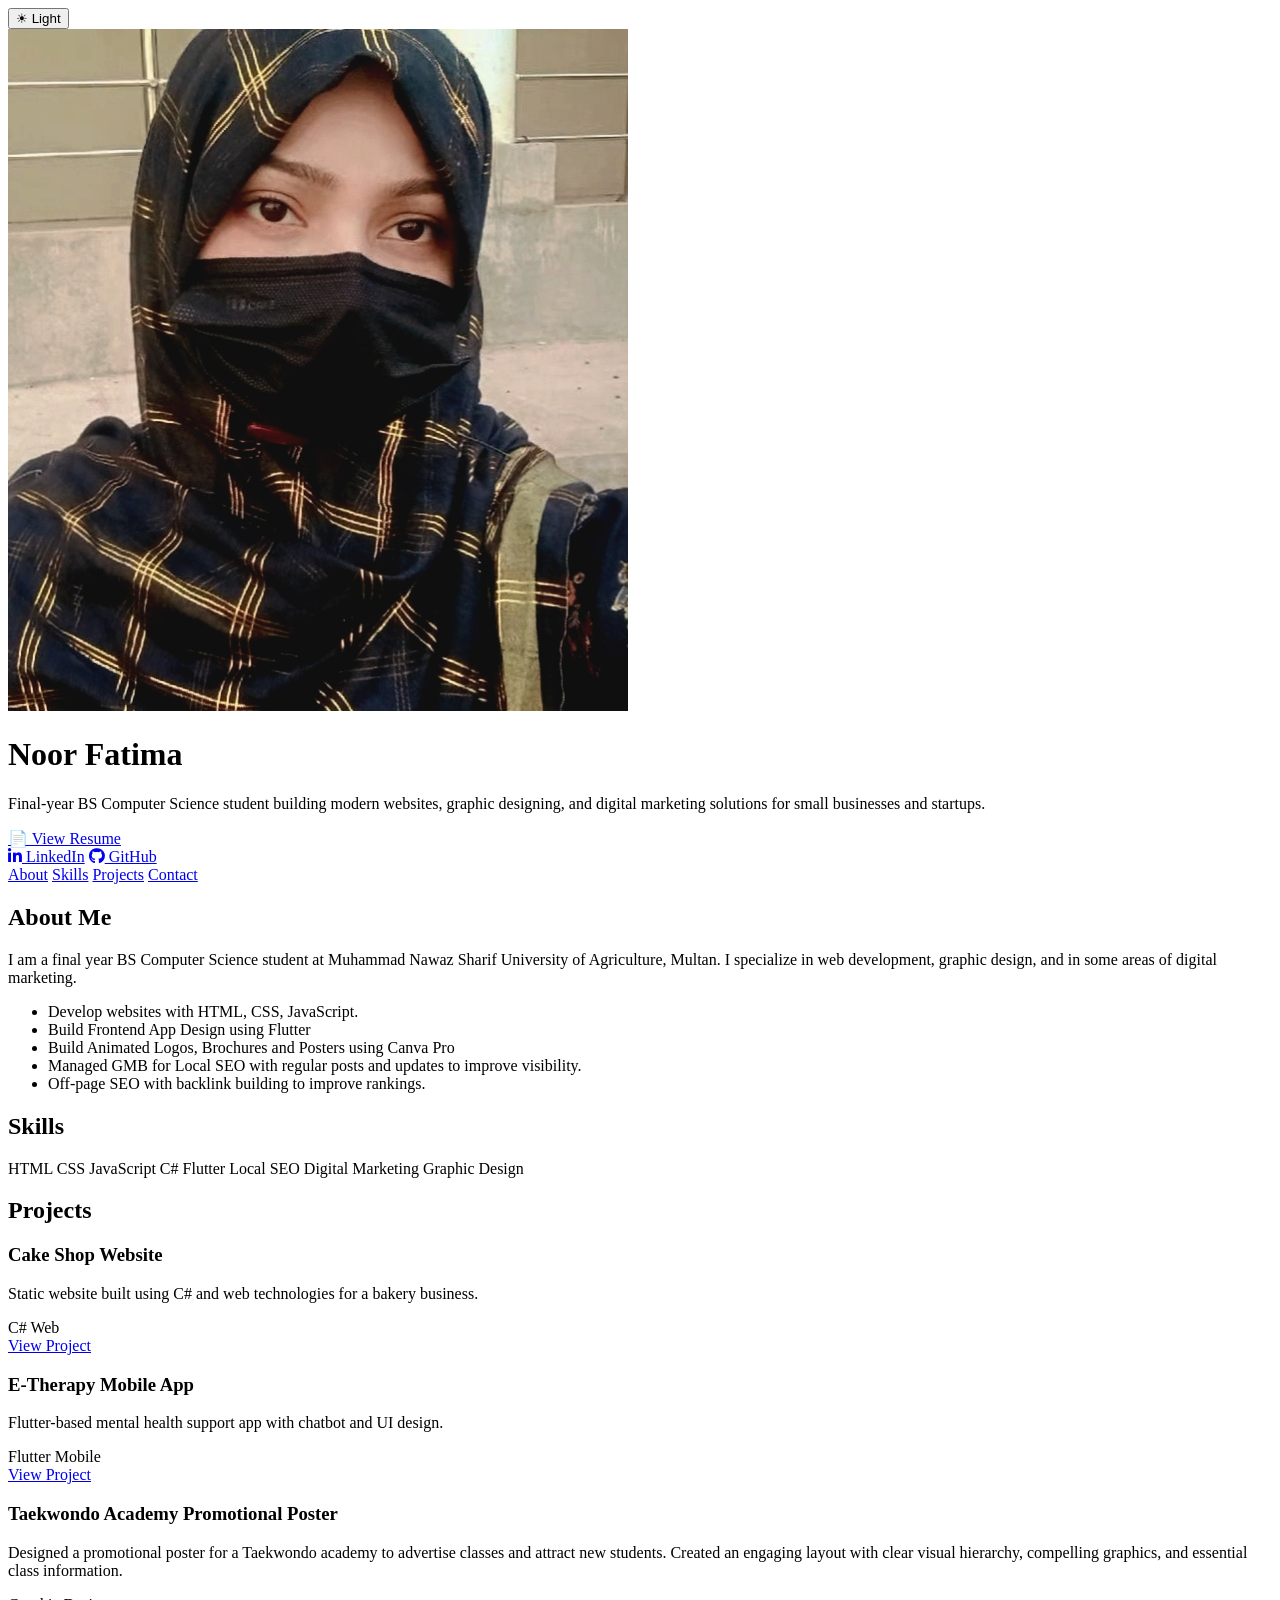
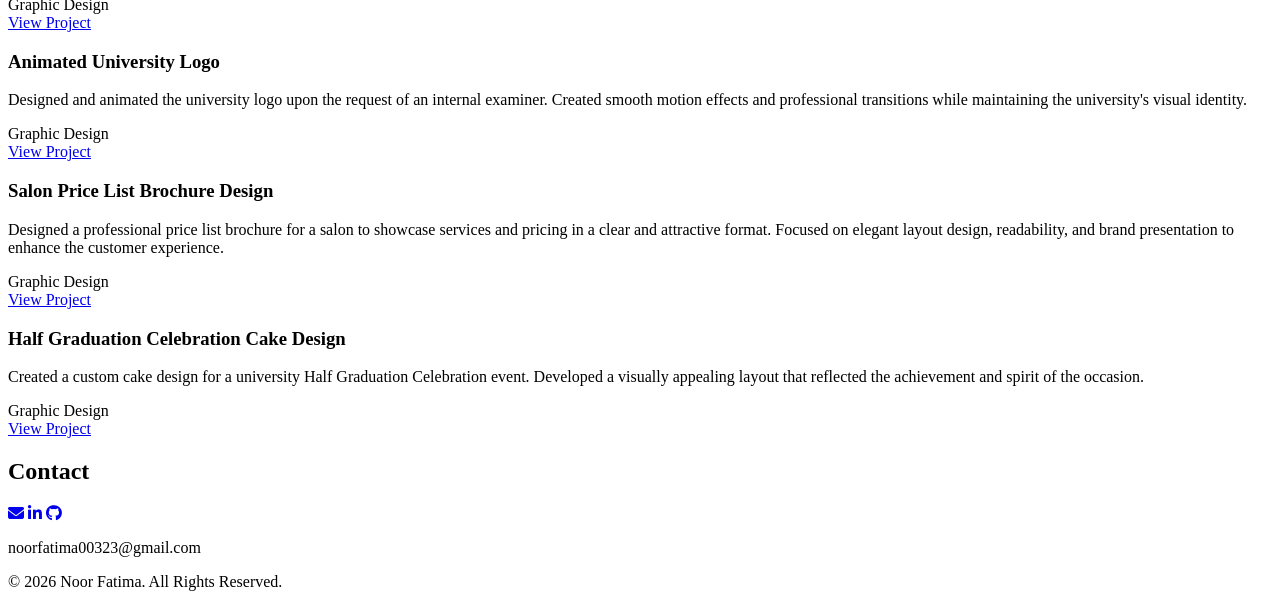
==== index.html @ 5074727e "Remove extensive inline CSS styles from index.html to streamline the code and improve maintainabilit" ====
<!DOCTYPE html>
<html lang="en">
<head>
  <meta charset="UTF-8" />
  <meta name="viewport" content="width=device-width, initial-scale=1.0" />
  <title>Noor Fatima - Portfolio</title>
  <link rel="stylesheet" href="https://cdnjs.cloudflare.com/ajax/libs/font-awesome/6.4.0/css/all.min.css" />
  <link rel="stylesheet" href="styles.css" />
</head>
<body class="dark">

  <header>
    <div class="header-decorative"></div>
    <div class="header-decorative"></div>
    <button class="toggle-btn" onclick="toggleDark()">☀ Light</button>
    
    <div class="header-content">
      <div class="avatar"><img src="profile.jpg" alt="Profile Picture"></div>
      <h1>Noor Fatima</h1>
      <p>Final-year BS Computer Science student building modern websites, graphic designing, and digital marketing solutions for small businesses and startups.</p>

      <a href="resume.pdf" class="resume-btn" download>📄 View Resume</a>

      <div class="header-links">
        <a href="https://www.linkedin.com/in/noor-fatima-590671237/?skipRedirect=true" target="_blank" rel="noreferrer"><i class="fab fa-linkedin-in"></i> LinkedIn</a>
        <a href="https://github.com/noorfatima00323" target="_blank" rel="noreferrer"><i class="fab fa-github"></i> GitHub</a>
      </div>
    </div>
  </header>

  <nav>
    <a href="#about">About</a>
    <a href="#skills">Skills</a>
    <a href="#projects">Projects</a>
    <a href="#contact">Contact</a>
  </nav>

  <section id="about">
    <h2>About Me</h2>
    <div class="card">
      <p>I am a final year BS Computer Science student at Muhammad Nawaz Sharif University of Agriculture, Multan. I specialize in web development, graphic design, and in some areas of digital marketing.</p>
      <ul>
        <li>Develop websites with HTML, CSS, JavaScript.</li>
        <li>Build Frontend App Design using Flutter</li>
        <li>Build Animated Logos, Brochures and Posters using Canva Pro</li>
        <li>Managed GMB for Local SEO with regular posts and updates to improve visibility.</li>
        <li>Off-page SEO with backlink building to improve rankings.</li>
      </ul>
    </div>
  </section>

  <section id="skills">
    <h2>Skills</h2>
    <div class="card skills">
      <span>HTML</span>
      <span>CSS</span>
      <span>JavaScript</span>
      <span>C#</span>
      <span>Flutter</span>
      <span>Local SEO</span>
      <span>Digital Marketing</span>
      <span>Graphic Design</span>
    </div>
  </section>

  <section id="projects">
    <h2>Projects</h2>
    <div class="projects-wrapper">
      <article class="project-card">
        <div class="project-content">
          <h3>Cake Shop Website</h3>
          <p>Static website built using C# and web technologies for a bakery business.</p>
          <div class="project-tags">
            <span class="project-tag">C#</span>
            <span class="project-tag">Web</span>
          </div>
          <a href="https://github.com/noorfatima00323/Cake_shop.git" class="project-link">View Project</a>
        </div>
      </article>

      <article class="project-card">
        <div class="project-content">
          <h3>E-Therapy Mobile App</h3>
          <p>Flutter-based mental health support app with chatbot and UI design.</p>
          <div class="project-tags">
            <span class="project-tag">Flutter</span>
            <span class="project-tag">Mobile</span>
          </div>
          <a href="https://github.com/noorfatima00323/FYP-E-Therapy.git" class="project-link">View Project</a>
        </div>
      </article>

      <article class="project-card">
        <div class="project-content">
          <h3>Taekwondo Academy Promotional Poster</h3>
          <p>Designed a promotional poster for a Taekwondo academy to advertise classes and attract new students. Created an engaging layout with clear visual hierarchy, compelling graphics, and essential class information.</p>
          <div class="project-tags">
            <span class="project-tag">Graphic Design</span>
          </div>
          <a href="https://canva.link/z9qjflt0kzg5aww" class="project-link">View Project</a>
        </div>
      </article>

      <article class="project-card">
        <div class="project-content">
          <h3>Animated University Logo</h3>
          <p>Designed and animated the university logo upon the request of an internal examiner. Created smooth motion effects and professional transitions while maintaining the university's visual identity.</p>
          <div class="project-tags">
            <span class="project-tag">Graphic Design</span>
          </div>
          <a href="https://canva.link/s057rk6h5z6fkmr" class="project-link">View Project</a>
        </div>
      </article>

      <article class="project-card">
        <div class="project-content">
          <h3>Salon Price List Brochure Design</h3>
          <p>Designed a professional price list brochure for a salon to showcase services and pricing in a clear and attractive format. Focused on elegant layout design, readability, and brand presentation to enhance the customer experience.</p>
          <div class="project-tags">
            <span class="project-tag">Graphic Design</span>
          </div>
          <a href="https://canva.link/v1flz5kcfuo8vnu" class="project-link">View Project</a>
        </div>
      </article>

      <article class="project-card">
        <div class="project-content">
          <h3>Half Graduation Celebration Cake Design</h3>
          <p>Created a custom cake design for a university Half Graduation Celebration event. Developed a visually appealing layout that reflected the achievement and spirit of the occasion.</p>
          <div class="project-tags">
            <span class="project-tag">Graphic Design</span>
          </div>
          <a href="https://canva.link/68m1243arpydyfo" class="project-link">View Project</a>
        </div>
      </article>
    </div>
  </section>

  <section id="contact">
    <h2>Contact</h2>
    <div class="card">
      <div class="social-links">
        <a href="mailto:noorfatima00323@gmail.com" title="Email"><i class="fas fa-envelope"></i></a>
        <a href="https://www.linkedin.com/in/noor-fatima-590671237/?skipRedirect=true" target="_blank" rel="noreferrer" title="LinkedIn"><i class="fab fa-linkedin-in"></i></a>
        <a href="https://github.com/noorfatima00323" target="_blank" rel="noreferrer" title="GitHub"><i class="fab fa-github"></i></a>
      </div>
      <p class="contact-email">noorfatima00323@gmail.com</p>
    </div>
  </section>

  <footer>
    <p>© 2026 Noor Fatima. All Rights Reserved.</p>
  </footer>

  <script>
    function toggleDark() {
      document.body.classList.toggle("dark");
      const btn = document.querySelector(".toggle-btn");
      if (document.body.classList.contains("dark")) {
        btn.textContent = "☀ Light";
      } else {
        btn.textContent = "🌙 Dark";
      }
    }

    const sections = document.querySelectorAll("section");
    const observer = new IntersectionObserver(entries => {
      entries.forEach(entry => {
        if (entry.isIntersecting) {
          entry.target.style.opacity = 1;
          entry.target.style.transform = "translateY(0)";
        }
      });
    }, { threshold: 0.1 });

    sections.forEach(sec => {
      sec.style.opacity = 0;
      sec.style.transform = "translateY(40px)";
      sec.style.transition = "0.6s ease";
      observer.observe(sec);
    });
  </script>

</body>
</html>
---- styles.css ----
:root {
:  --bg: #ffffff;
:  --text: #111111;
:  --card: #ffffff;
:  --primary: #d4af37;
:  --secondary: #f8c626;
:  --border: rgba(212, 175, 55, 0.25);
:  --shadow: rgba(0, 0, 0, 0.08);
:}
:
:body.dark {
:  --bg: #040404;
:  --text: #f8e7b4;
:  --card: #111111;
:  --primary: #d4af37;
:  --secondary: #f6c358;
:  --border: rgba(212, 175, 55, 0.22);
:  --shadow: rgba(0, 0, 0, 0.55);
:}
:
:* {
:  margin: 0;
:  padding: 0;
:  box-sizing: border-box;
:  font-family: "Segoe UI", sans-serif;
:  scroll-behavior: smooth;
:}
:
:body {
:  background: var(--bg);
:  color: var(--text);
:  transition: 0.3s ease;
:}
:
:a {
:  color: var(--primary);
:  text-decoration: none;
:}
:
:a:hover {
:  text-decoration: underline;
:}
:
:header {
:  background: linear-gradient(135deg, var(--primary), var(--secondary));
:  color: white;
:  padding: 70px 20px;
:  text-align: center;
:  position: relative;
:  animation: fadeDown 1s ease;
:  overflow: hidden;
:}
:
:.header-decorative {
:  position: absolute;
:  border-radius: 50%;
:  opacity: 0.12;
:  pointer-events: none;
:  background: rgba(212, 175, 55, 0.35);
:}
:
:.header-decorative:nth-child(1) {
:  width: 300px;
:  height: 300px;
:  top: -100px;
:  right: -50px;
:  animation: float 6s ease-in-out infinite;
:}
:
:.header-decorative:nth-child(2) {
:  width: 220px;
:  height: 220px;
:  bottom: -50px;
:  left: -80px;
:  animation: float 8s ease-in-out infinite reverse;
:}
:
:@keyframes float {
:  0%,
:  100% {
:    transform: translateY(0px);
:  }
:  50% {
:    transform: translateY(20px);
:  }
:}
:
:.header-content {
:  position: relative;
:  z-index: 2;
:}
:
:.avatar {
:  width: 120px;
:  height: 120px;
:  margin: 0 auto 30px;
:  border: 3px solid rgba(255, 255, 255, 0.5);
:  border-radius: 50%;
:  display: flex;
:  align-items: center;
:  justify-content: center;
:  animation: scaleIn 0.8s ease;
:  box-shadow: 0 8px 32px rgba(0, 0, 0, 0.1);
:  overflow: hidden;
:}
:
:.avatar img {
:  width: 100%;
:  height: 100%;
:  object-fit: cover;
:}
:
:@keyframes scaleIn {
:  from {
:    transform: scale(0.8);
:    opacity: 0;
:  }
:  to {
:    transform: scale(1);
:    opacity: 1;
:  }
:}
:
:header h1 {
:  font-size: 42px;
:  animation: fadeIn 1.5s ease;
:}
:
:header p {
:  margin-top: 10px;
:  font-size: 18px;
:  opacity: 0.95;
:  max-width: 700px;
:  margin-left: auto;
:  margin-right: auto;
:  line-height: 1.6;
:}
:
:.resume-btn {
:  margin-top: 15px;
:  display: inline-block;
:  padding: 12px 22px;
:  background: #d4af37;
:  color: #111111;
:  font-weight: 700;
:  border-radius: 30px;
:  text-decoration: none;
:  transition: 0.25s ease;
:  box-shadow: 0 15px 35px rgba(0, 0, 0, 0.25);
:}
:
:.resume-btn:hover {
:  transform: translateY(-2px);
:  background: #fcd34d;
:}
:
:.header-links {
:  margin-top: 18px;
:  display: inline-flex;
:  gap: 14px;
:  flex-wrap: wrap;
:  justify-content: center;
:}
:
:.header-links a {
:  color: white;
:  text-decoration: none;
:  background: rgba(212, 175, 55, 0.18);
:  padding: 10px 16px;
:  border-radius: 999px;
:  font-size: 14px;
:  transition: background 0.25s ease, transform 0.2s ease;
:  display: inline-flex;
:  align-items: center;
:  gap: 6px;
:}
:
:.header-links a:hover {
:  background: rgba(212, 175, 55, 0.28);
:  transform: scale(1.05);
:}
:
:.social-links {
:  display: inline-flex;
:  gap: 16px;
:  margin-top: 14px;
:}
:
:.social-links a {
:  display: inline-flex;
:  align-items: center;
:  justify-content: center;
:  width: 44px;
:  height: 44px;
:  background: var(--primary);
:  color: white;
:  border-radius: 50%;
:  transition: transform 0.2s ease, background 0.2s ease;
:}
:
:.social-links a:hover {
:  transform: translateY(-3px);
:  background: var(--secondary);
:  text-decoration: none;
:}
:
:.social-links a i {
:  font-size: 18px;
:}
:
:nav {
:  background: var(--card);
:  display: flex;
:  justify-content: center;
:  gap: 25px;
:  padding: 15px;
:  position: sticky;
:  top: 0;
:  box-shadow: 0 2px 10px rgba(0, 0, 0, 0.1);
:  z-index: 1000;
:}
:
:nav a {
:  text-decoration: none;
:  color: var(--text);
:  font-weight: bold;
:  transition: 0.3s;
:}
:
:nav a:hover {
:  color: var(--primary);
:}
:
:.toggle-btn {
:  position: absolute;
:  right: 20px;
:  top: 20px;
:  background: white;
:  border: none;
:  padding: 8px 12px;
:  border-radius: 20px;
:  cursor: pointer;
:  font-weight: bold;
:}
:
:section {
:  padding: 60px 20px;
:  max-width: 1000px;
:  margin: auto;
:  animation: fadeUp 1s ease;
:}
:
:h2 {
:  margin-bottom: 20px;
:  font-size: 28px;
:  position: relative;
:}
:
:h2::after {
:  content: "";
:  width: 60px;
:  height: 3px;
:  background: var(--primary);
:  display: block;
:  margin-top: 8px;
:}
:
:.card {
:  background: var(--card);
:  padding: 25px;
:  margin: 15px 0;
:  border-radius: 15px;
:  border: 1px solid var(--border);
:  box-shadow: 0 10px 25px var(--shadow);
:  transition: transform 0.3s ease, border-color 0.3s ease;
:}
:
:.card:hover {
:  transform: translateY(-5px);
:  border-color: var(--primary);
:}
:
:.card ul {
:  margin-top: 18px;
:  padding-left: 20px;
:  color: var(--text);
:  line-height: 1.8;
:}
:
:.projects-wrapper {
:  display: flex;
:  gap: 20px;
:  overflow-x: auto;
:  padding-bottom: 10px;
:  scroll-snap-type: x mandatory;
:  -webkit-overflow-scrolling: touch;
:}
:
:.projects-wrapper::-webkit-scrollbar {
:  height: 10px;
:}
:
:.projects-wrapper::-webkit-scrollbar-thumb {
:  background: var(--border);
:  border-radius: 999px;
:}
:
:.project-card {
:  min-width: 280px;
:  max-width: 320px;
:  flex: 0 0 auto;
:  background: var(--card);
:  border: 1px solid var(--border);
:  border-radius: 22px;
:  box-shadow: 0 20px 40px rgba(0, 0, 0, 0.08);
:  overflow: hidden;
:  scroll-snap-align: start;
:  transition: transform 0.3s ease, border-color 0.3s ease;
:}
:
:.project-card:hover {
:  transform: translateY(-5px);
:  border-color: var(--primary);
:}
:
:.project-content {
:  padding: 22px;
:  display: flex;
:  flex-direction: column;
:  min-height: 260px;
:  gap: 16px;
:}
:
:.project-content h3 {
:  margin: 0;
:  font-size: 20px;
:  line-height: 1.25;
:}
:
:.project-content p {
:  margin: 0;
:  line-height: 1.7;
:  color: var(--text);
:  opacity: 0.9;
:}
:
:.project-tags {
:  display: flex;
:  flex-wrap: wrap;
:  gap: 10px;
:  margin-top: 4px;
:}
:
:.project-tag {
:  display: inline-flex;
:  align-items: center;
:  padding: 6px 12px;
:  border-radius: 999px;
:  background: rgba(212, 175, 55, 0.16);
:  color: var(--text);
:  font-size: 13px;
:  font-weight: 600;
:}
:
:.project-link {
:  display: inline-flex;
:  align-items: center;
:  gap: 8px;
:  color: var(--primary);
:  font-weight: 700;
:  text-decoration: none;
:  margin-top: auto;
:}
:
:.project-link:hover {
:  text-decoration: underline;
:}
:
:.skills span {
:  display: inline-block;
:  background: var(--primary);
:  color: white;
:  padding: 6px 12px;
:  margin: 5px;
:  border-radius: 20px;
:  font-size: 13px;
:  transition: 0.3s;
:}
:
:.skills span:hover {
:  transform: scale(1.1);
:}
:
:.contact-email {
:  margin-top: 20px;
:  font-size: 14px;
:  color: #6b7280;
:}
:
:footer {
:  text-align: center;
:  padding: 25px;
:  background: var(--card);
:  color: var(--text);
:  border-top: 1px solid var(--border);
:  margin-top: 40px;
:}
:
:@keyframes fadeIn {
:  from {
:    opacity: 0;
:    transform: translateY(-20px);
:  }
:  to {
:    opacity: 1;
:    transform: translateY(0);
:  }
:}
:
:@keyframes fadeUp {
:  from {
:    opacity: 0;
:    transform: translateY(40px);
:  }
:  to {
:    opacity: 1;
:    transform: translateY(0);
:  }
:}
:
:@keyframes fadeDown {
:  from {
:    opacity: 0;
:    transform: translateY(-40px);
:  }
:  to {
:    opacity: 1;
:    transform: translateY(0);
:  }
:}
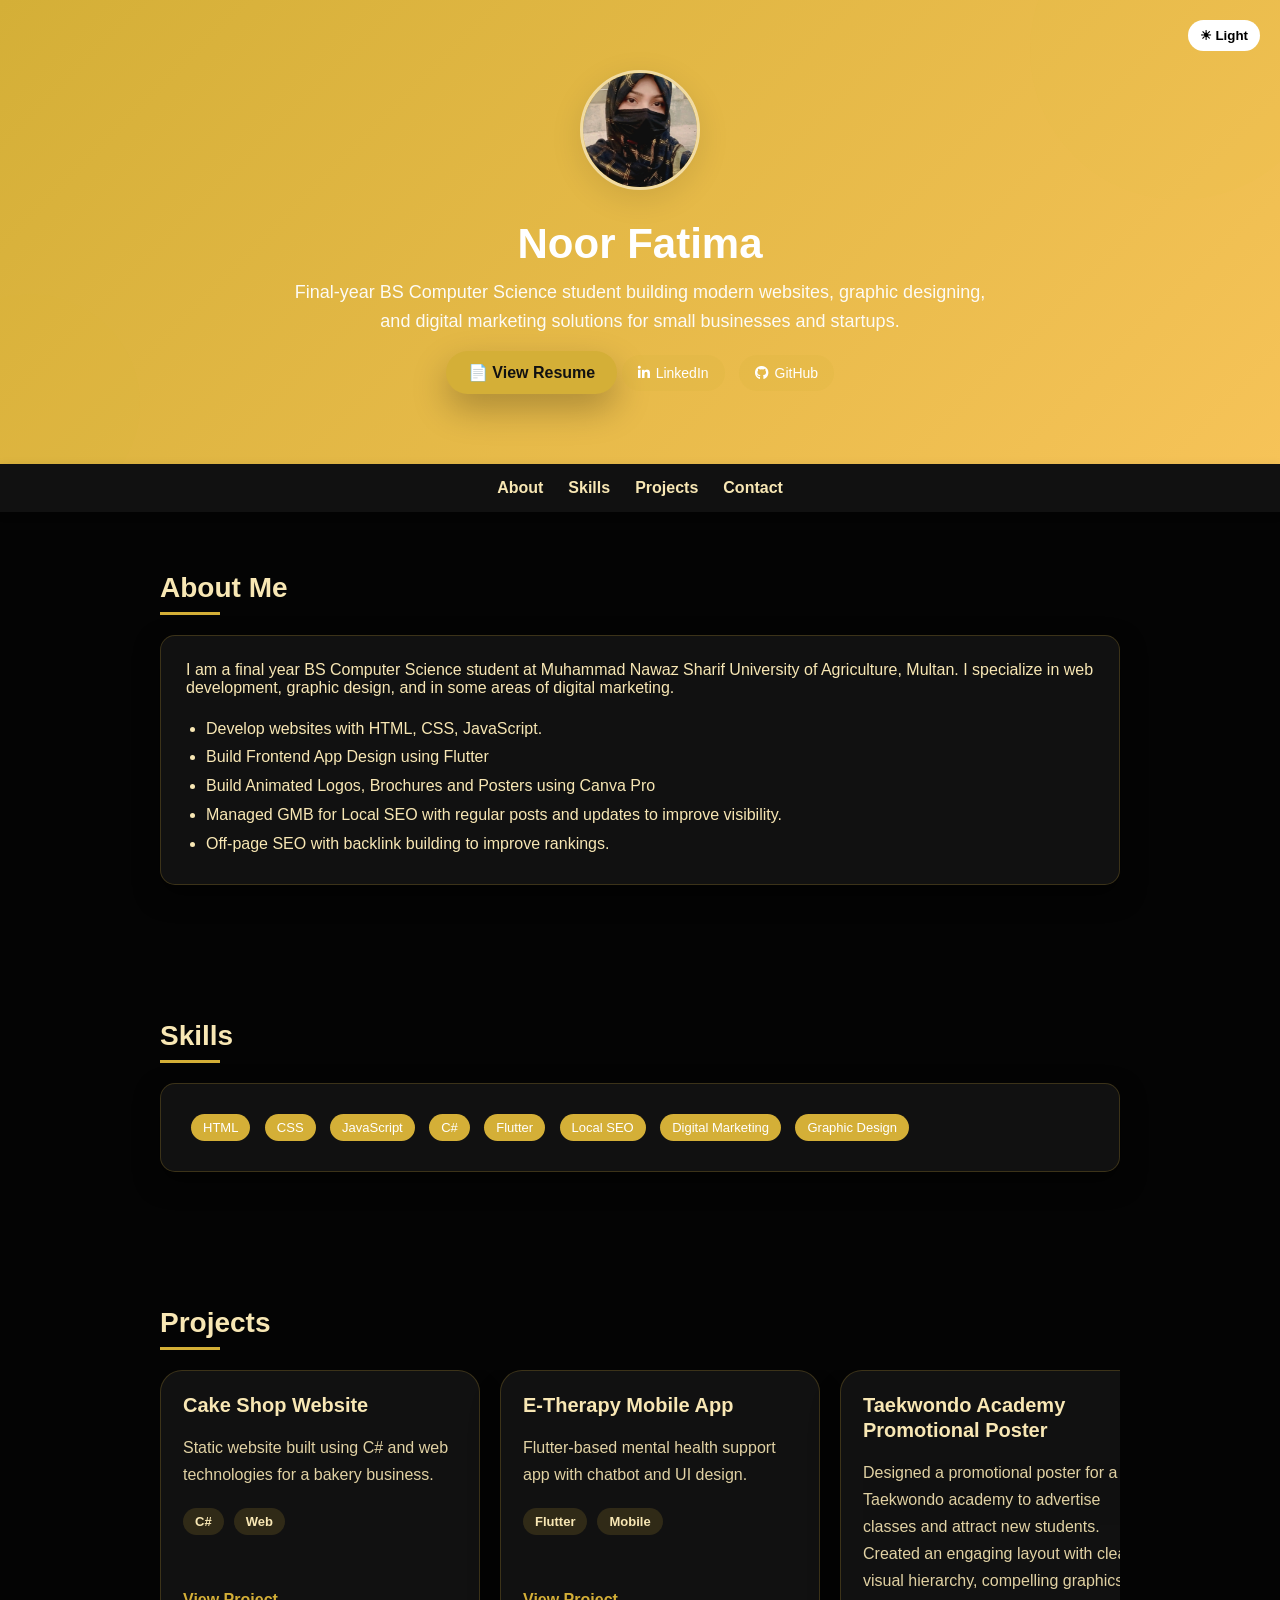
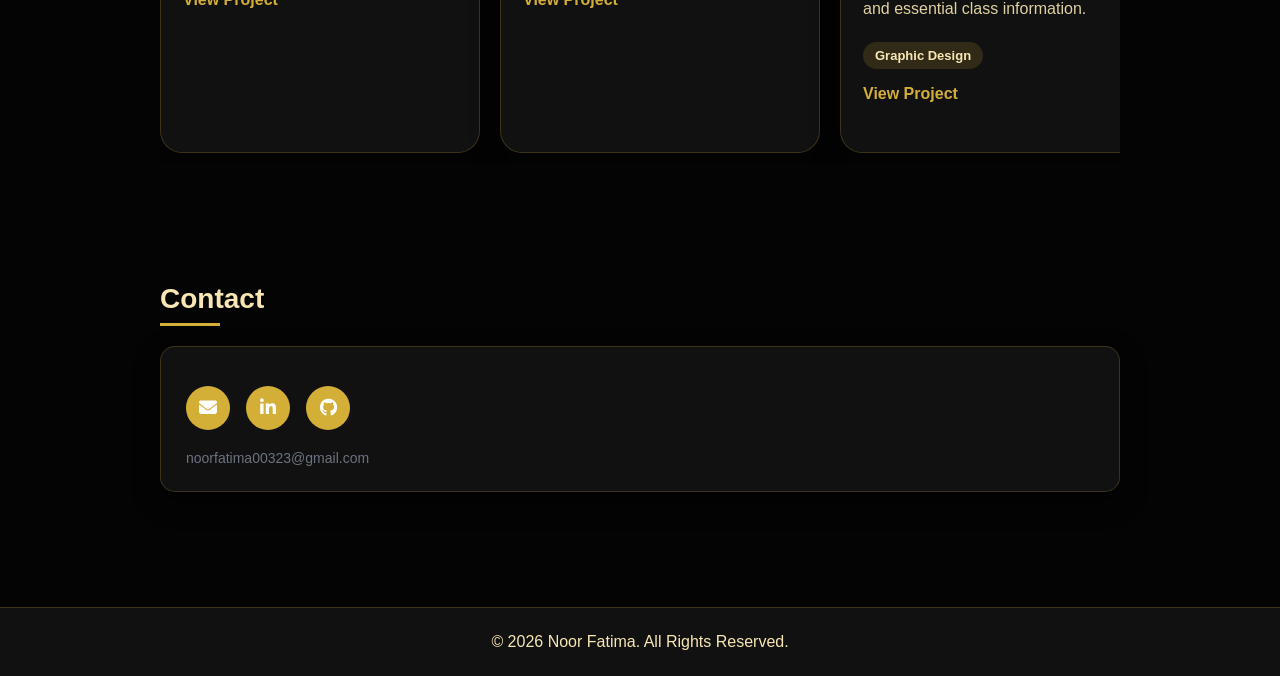
==== commit 1824365d: "setting" ====
--- a/index.html
+++ b/index.html
@@ -5,7 +5,419 @@
   <meta name="viewport" content="width=device-width, initial-scale=1.0" />
   <title>Noor Fatima - Portfolio</title>
   <link rel="stylesheet" href="https://cdnjs.cloudflare.com/ajax/libs/font-awesome/6.4.0/css/all.min.css" />
-  <link rel="stylesheet" href="styles.css" />
+  <style>
+    :root {
+      --bg: #ffffff;
+      --text: #111111;
+      --card: #ffffff;
+      --primary: #d4af37;
+      --secondary: #f8c626;
+      --border: rgba(212, 175, 55, 0.25);
+      --shadow: rgba(0, 0, 0, 0.08);
+    }
+
+    body.dark {
+      --bg: #040404;
+      --text: #f8e7b4;
+      --card: #111111;
+      --primary: #d4af37;
+      --secondary: #f6c358;
+      --border: rgba(212, 175, 55, 0.22);
+      --shadow: rgba(0, 0, 0, 0.55);
+    }
+
+    * {
+      margin: 0;
+      padding: 0;
+      box-sizing: border-box;
+      font-family: "Segoe UI", sans-serif;
+      scroll-behavior: smooth;
+    }
+
+    body {
+      background: var(--bg);
+      color: var(--text);
+      transition: 0.3s ease;
+    }
+
+    a {
+      color: var(--primary);
+      text-decoration: none;
+    }
+
+    a:hover {
+      text-decoration: underline;
+    }
+
+    header {
+      background: linear-gradient(135deg, var(--primary), var(--secondary));
+      color: white;
+      padding: 70px 20px;
+      text-align: center;
+      position: relative;
+      animation: fadeDown 1s ease;
+      overflow: hidden;
+    }
+
+    .header-decorative {
+      position: absolute;
+      border-radius: 50%;
+      opacity: 0.12;
+      pointer-events: none;
+      background: rgba(212, 175, 55, 0.35);
+    }
+
+    .header-decorative:nth-child(1) {
+      width: 300px;
+      height: 300px;
+      top: -100px;
+      right: -50px;
+      animation: float 6s ease-in-out infinite;
+    }
+
+    .header-decorative:nth-child(2) {
+      width: 220px;
+      height: 220px;
+      bottom: -50px;
+      left: -80px;
+      animation: float 8s ease-in-out infinite reverse;
+    }
+
+    @keyframes float {
+      0%, 100% { transform: translateY(0px); }
+      50% { transform: translateY(20px); }
+    }
+
+    .header-content {
+      position: relative;
+      z-index: 2;
+    }
+
+    .avatar {
+      width: 120px;
+      height: 120px;
+      margin: 0 auto 30px;
+      border: 3px solid rgba(255,255,255,0.5);
+      border-radius: 50%;
+      display: flex;
+      align-items: center;
+      justify-content: center;
+      animation: scaleIn 0.8s ease;
+      box-shadow: 0 8px 32px rgba(0,0,0,0.1);
+      overflow: hidden;
+    }
+
+    .avatar img {
+      width: 100%;
+      height: 100%;
+      object-fit: cover;
+    }
+
+    @keyframes scaleIn {
+      from {
+        transform: scale(0.8);
+        opacity: 0;
+      }
+      to {
+        transform: scale(1);
+        opacity: 1;
+      }
+    }
+
+    header h1 {
+      font-size: 42px;
+      animation: fadeIn 1.5s ease;
+    }
+
+    header p {
+      margin-top: 10px;
+      font-size: 18px;
+      opacity: 0.95;
+      max-width: 700px;
+      margin-left: auto;
+      margin-right: auto;
+      line-height: 1.6;
+    }
+
+    .resume-btn {
+      margin-top: 15px;
+      display: inline-block;
+      padding: 12px 22px;
+      background: #d4af37;
+      color: #111111;
+      font-weight: 700;
+      border-radius: 30px;
+      text-decoration: none;
+      transition: 0.25s ease;
+      box-shadow: 0 15px 35px rgba(0, 0, 0, 0.25);
+    }
+
+    .resume-btn:hover {
+      transform: translateY(-2px);
+      background: #fcd34d;
+    }
+
+    .header-links {
+      margin-top: 18px;
+      display: inline-flex;
+      gap: 14px;
+      flex-wrap: wrap;
+      justify-content: center;
+    }
+
+    .header-links a {
+      color: white;
+      text-decoration: none;
+      background: rgba(212, 175, 55, 0.18);
+      padding: 10px 16px;
+      border-radius: 999px;
+      font-size: 14px;
+      transition: background 0.25s ease, transform 0.2s ease;
+      display: inline-flex;
+      align-items: center;
+      gap: 6px;
+    }
+
+    .header-links a:hover {
+      background: rgba(212, 175, 55, 0.28);
+      transform: scale(1.05);
+    }
+
+    .social-links {
+      display: inline-flex;
+      gap: 16px;
+      margin-top: 14px;
+    }
+
+    .social-links a {
+      display: inline-flex;
+      align-items: center;
+      justify-content: center;
+      width: 44px;
+      height: 44px;
+      background: var(--primary);
+      color: white;
+      border-radius: 50%;
+      transition: transform 0.2s ease, background 0.2s ease;
+    }
+
+    .social-links a:hover {
+      transform: translateY(-3px);
+      background: var(--secondary);
+      text-decoration: none;
+    }
+
+    .social-links a i {
+      font-size: 18px;
+    }
+
+    nav {
+      background: var(--card);
+      display: flex;
+      justify-content: center;
+      gap: 25px;
+      padding: 15px;
+      position: sticky;
+      top: 0;
+      box-shadow: 0 2px 10px rgba(0,0,0,0.1);
+      z-index: 1000;
+    }
+
+    nav a {
+      text-decoration: none;
+      color: var(--text);
+      font-weight: bold;
+      transition: 0.3s;
+    }
+
+    nav a:hover {
+      color: var(--primary);
+    }
+
+    .toggle-btn {
+      position: absolute;
+      right: 20px;
+      top: 20px;
+      background: white;
+      border: none;
+      padding: 8px 12px;
+      border-radius: 20px;
+      cursor: pointer;
+      font-weight: bold;
+    }
+
+    section {
+      padding: 60px 20px;
+      max-width: 1000px;
+      margin: auto;
+      animation: fadeUp 1s ease;
+    }
+
+    h2 {
+      margin-bottom: 20px;
+      font-size: 28px;
+      position: relative;
+    }
+
+    h2::after {
+      content: "";
+      width: 60px;
+      height: 3px;
+      background: var(--primary);
+      display: block;
+      margin-top: 8px;
+    }
+
+    .card {
+      background: var(--card);
+      padding: 25px;
+      margin: 15px 0;
+      border-radius: 15px;
+      border: 1px solid var(--border);
+      box-shadow: 0 10px 25px var(--shadow);
+      transition: transform 0.3s ease, border-color 0.3s ease;
+    }
+
+    .card:hover {
+      transform: translateY(-5px);
+      border-color: var(--primary);
+    }
+
+    .card ul {
+      margin-top: 18px;
+      padding-left: 20px;
+      color: var(--text);
+      line-height: 1.8;
+    }
+
+    .projects-wrapper {
+      display: flex;
+      gap: 20px;
+      overflow-x: auto;
+      padding-bottom: 10px;
+      scroll-snap-type: x mandatory;
+      -webkit-overflow-scrolling: touch;
+    }
+
+    .projects-wrapper::-webkit-scrollbar {
+      height: 10px;
+    }
+
+    .projects-wrapper::-webkit-scrollbar-thumb {
+      background: var(--border);
+      border-radius: 999px;
+    }
+
+    .project-card {
+      min-width: 280px;
+      max-width: 320px;
+      flex: 0 0 auto;
+      background: var(--card);
+      border: 1px solid var(--border);
+      border-radius: 22px;
+      box-shadow: 0 20px 40px rgba(0, 0, 0, 0.08);
+      overflow: hidden;
+      scroll-snap-align: start;
+      transition: transform 0.3s ease, border-color 0.3s ease;
+    }
+
+    .project-card:hover {
+      transform: translateY(-5px);
+      border-color: var(--primary);
+    }
+
+    .project-content {
+      padding: 22px;
+      display: flex;
+      flex-direction: column;
+      min-height: 260px;
+      gap: 16px;
+    }
+
+    .project-content h3 {
+      margin: 0;
+      font-size: 20px;
+      line-height: 1.25;
+    }
+
+    .project-content p {
+      margin: 0;
+      line-height: 1.7;
+      color: var(--text);
+      opacity: 0.9;
+    }
+
+    .project-tags {
+      display: flex;
+      flex-wrap: wrap;
+      gap: 10px;
+      margin-top: 4px;
+    }
+
+    .project-tag {
+      display: inline-flex;
+      align-items: center;
+      padding: 6px 12px;
+      border-radius: 999px;
+      background: rgba(212, 175, 55, 0.16);
+      color: var(--text);
+      font-size: 13px;
+      font-weight: 600;
+    }
+
+    .project-link {
+      display: inline-flex;
+      align-items: center;
+      gap: 8px;
+      color: var(--primary);
+      font-weight: 700;
+      text-decoration: none;
+      margin-top: auto;
+    }
+
+    .project-link:hover {
+      text-decoration: underline;
+    }
+
+    .skills span {
+      display: inline-block;
+      background: var(--primary);
+      color: white;
+      padding: 6px 12px;
+      margin: 5px;
+      border-radius: 20px;
+      font-size: 13px;
+      transition: 0.3s;
+    }
+
+    .skills span:hover {
+      transform: scale(1.1);
+    }
+
+    footer {
+      text-align: center;
+      padding: 25px;
+      background: var(--card);
+      color: var(--text);
+      border-top: 1px solid var(--border);
+      margin-top: 40px;
+    }
+
+    @keyframes fadeIn {
+      from {opacity: 0; transform: translateY(-20px);}
+      to {opacity: 1; transform: translateY(0);}
+    }
+
+    @keyframes fadeUp {
+      from {opacity: 0; transform: translateY(40px);}
+      to {opacity: 1; transform: translateY(0);}
+    }
+
+    @keyframes fadeDown {
+      from {opacity: 0; transform: translateY(-40px);}
+      to {opacity: 1; transform: translateY(0);}
+    }
+  </style>
 </head>
 <body class="dark">
 
@@ -144,7 +556,7 @@
         <a href="https://www.linkedin.com/in/noor-fatima-590671237/?skipRedirect=true" target="_blank" rel="noreferrer" title="LinkedIn"><i class="fab fa-linkedin-in"></i></a>
         <a href="https://github.com/noorfatima00323" target="_blank" rel="noreferrer" title="GitHub"><i class="fab fa-github"></i></a>
       </div>
-      <p class="contact-email">noorfatima00323@gmail.com</p>
+      <p style="margin-top: 20px; font-size: 14px; color: #6b7280;">noorfatima00323@gmail.com</p>
     </div>
   </section>
 
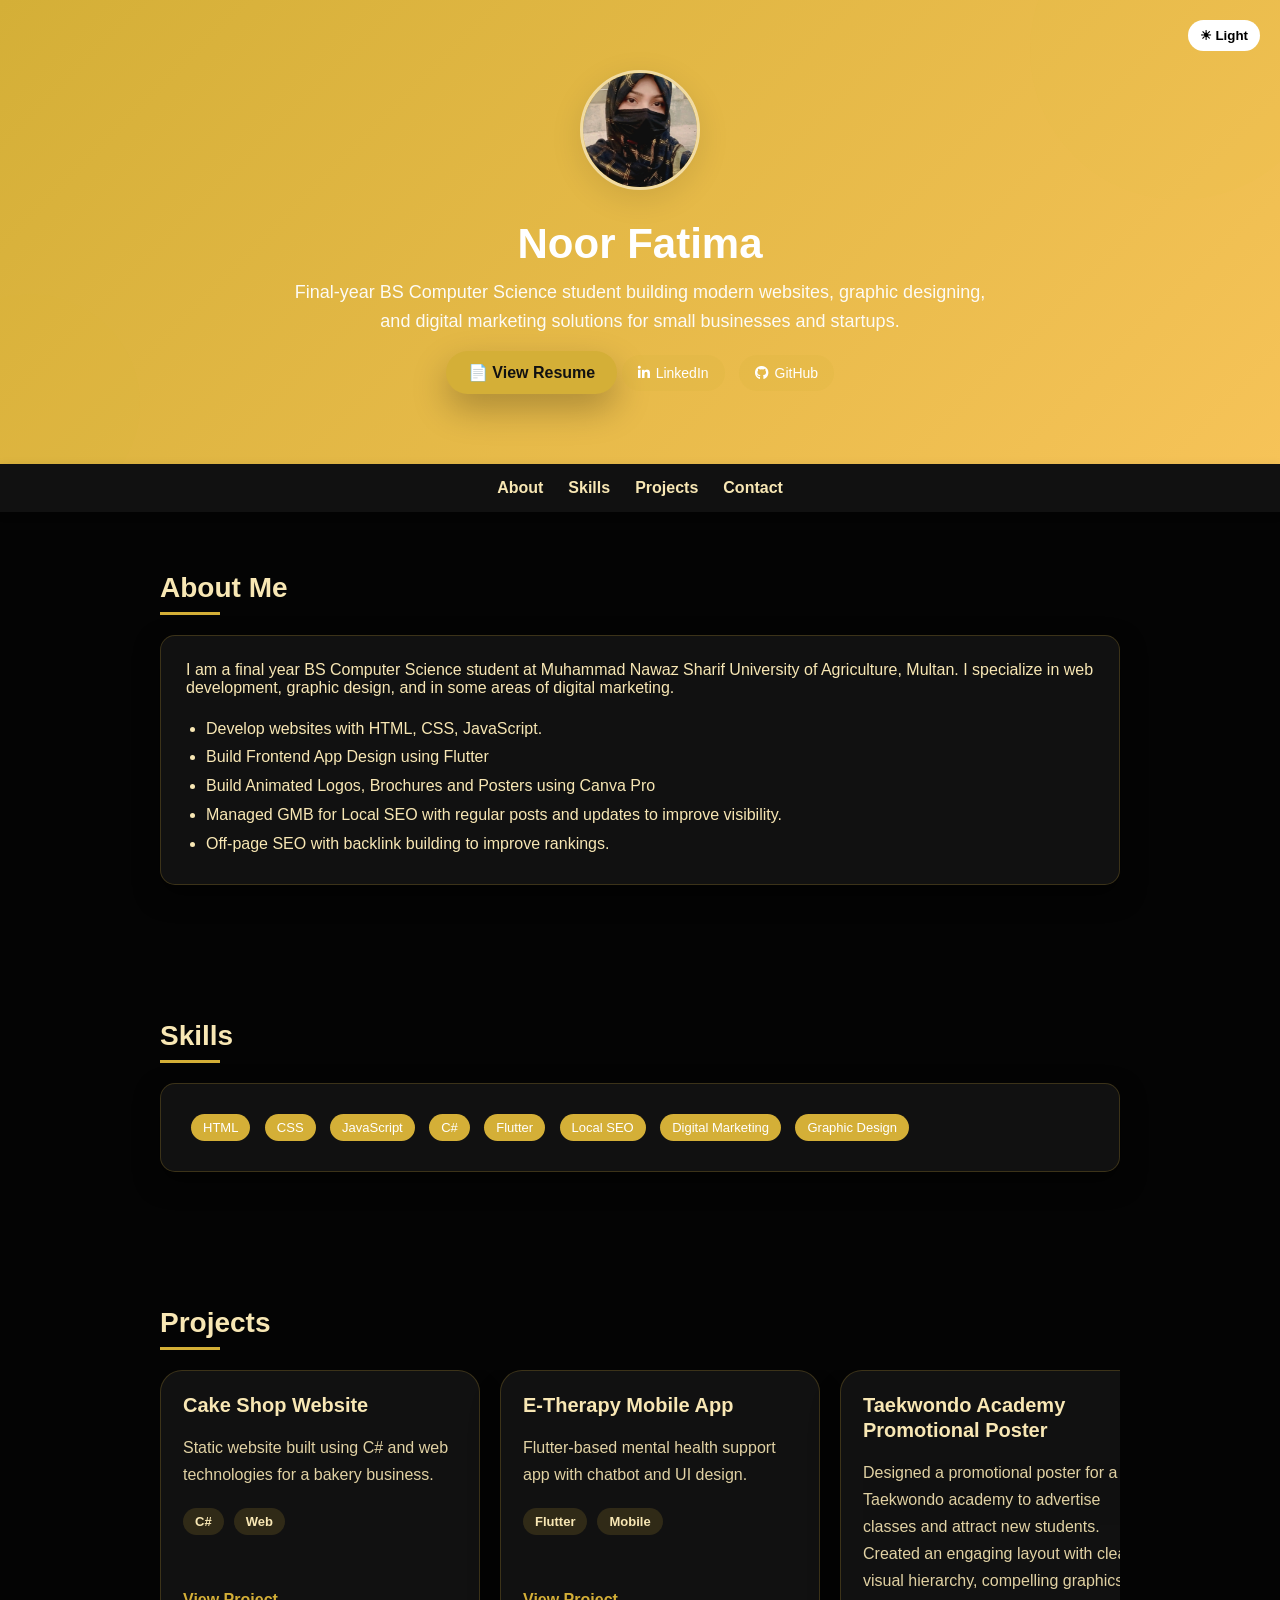
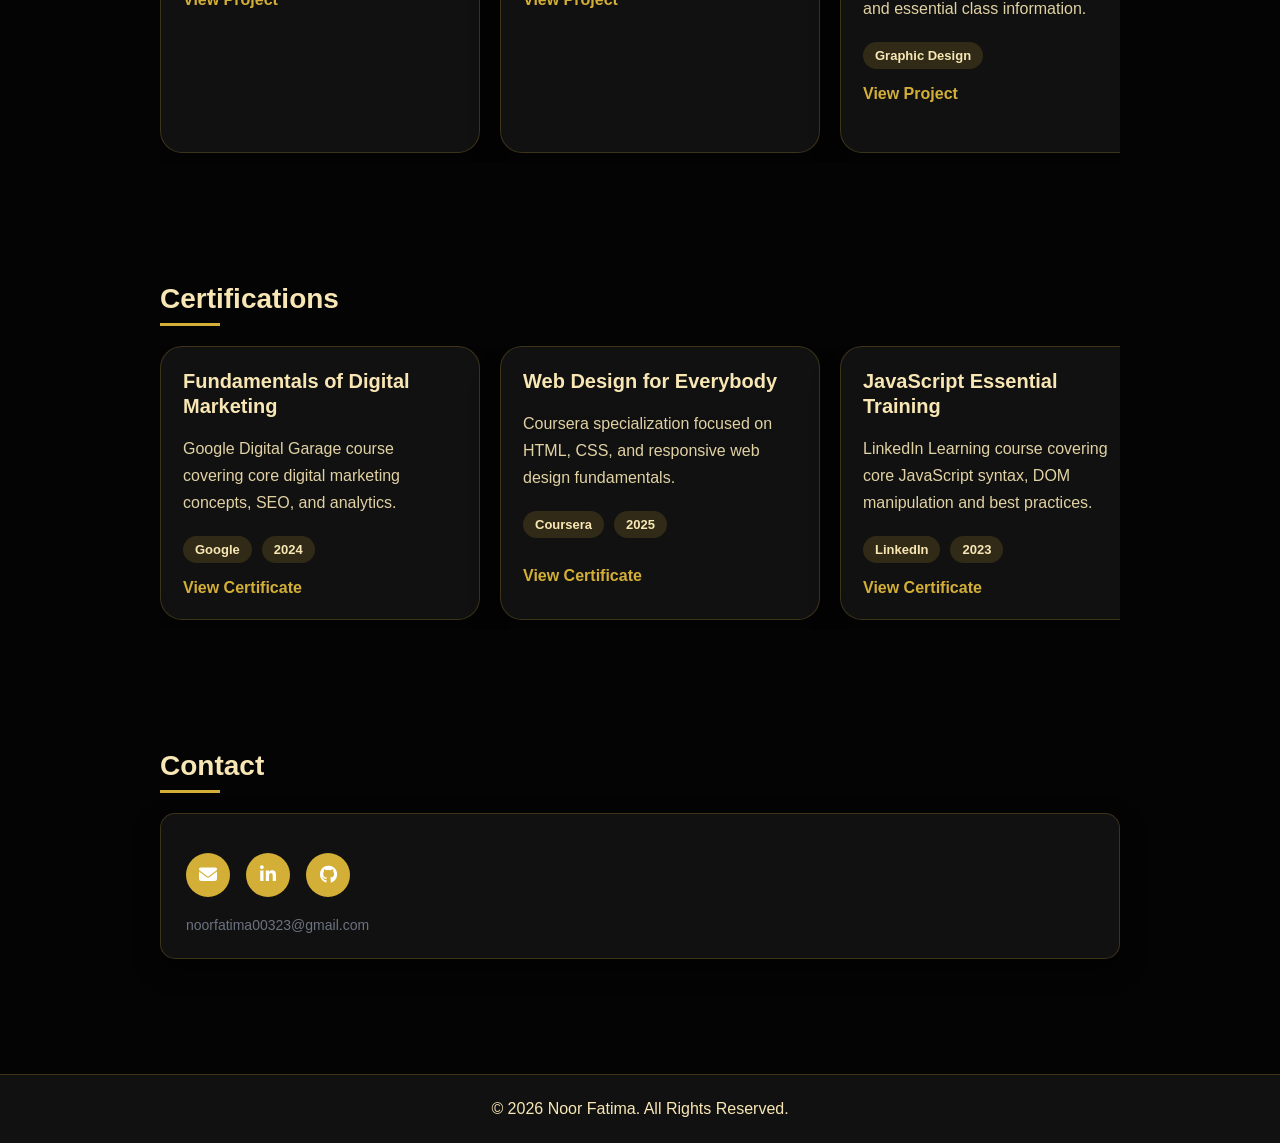
==== commit 19fdffe8: "certification template" ====
--- a/index.html
+++ b/index.html
@@ -547,6 +547,47 @@
       </article>
     </div>
   </section>
+  
+  <section id="certifications">
+    <h2>Certifications</h2>
+    <div class="projects-wrapper">
+      <article class="project-card">
+        <div class="project-content">
+          <h3>Fundamentals of Digital Marketing</h3>
+          <p>Google Digital Garage course covering core digital marketing concepts, SEO, and analytics.</p>
+          <div class="project-tags">
+            <span class="project-tag">Google</span>
+            <span class="project-tag">2024</span>
+          </div>
+          <a href="#" class="project-link" target="_blank" rel="noreferrer">View Certificate</a>
+        </div>
+      </article>
+
+      <article class="project-card">
+        <div class="project-content">
+          <h3>Web Design for Everybody</h3>
+          <p>Coursera specialization focused on HTML, CSS, and responsive web design fundamentals.</p>
+          <div class="project-tags">
+            <span class="project-tag">Coursera</span>
+            <span class="project-tag">2025</span>
+          </div>
+          <a href="#" class="project-link" target="_blank" rel="noreferrer">View Certificate</a>
+        </div>
+      </article>
+
+      <article class="project-card">
+        <div class="project-content">
+          <h3>JavaScript Essential Training</h3>
+          <p>LinkedIn Learning course covering core JavaScript syntax, DOM manipulation and best practices.</p>
+          <div class="project-tags">
+            <span class="project-tag">LinkedIn</span>
+            <span class="project-tag">2023</span>
+          </div>
+          <a href="#" class="project-link" target="_blank" rel="noreferrer">View Certificate</a>
+        </div>
+      </article>
+    </div>
+  </section>
 
   <section id="contact">
     <h2>Contact</h2>
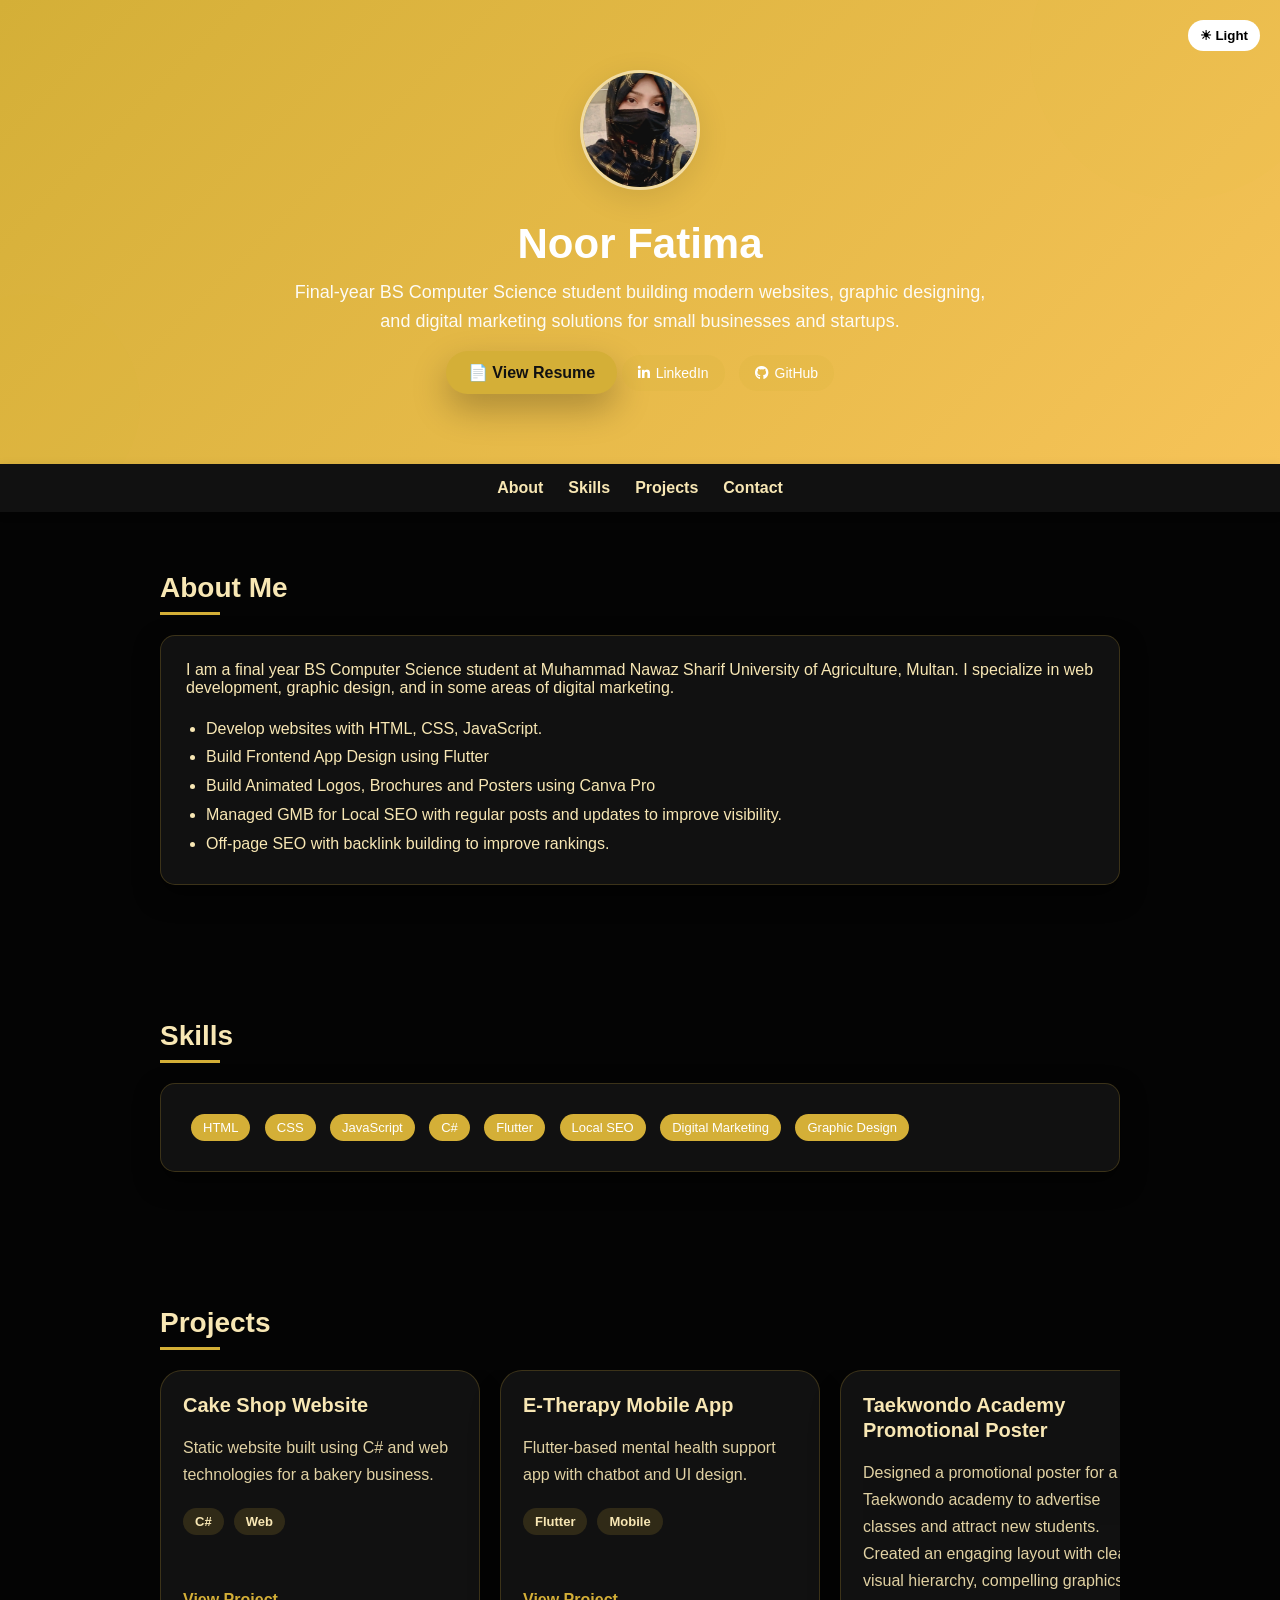
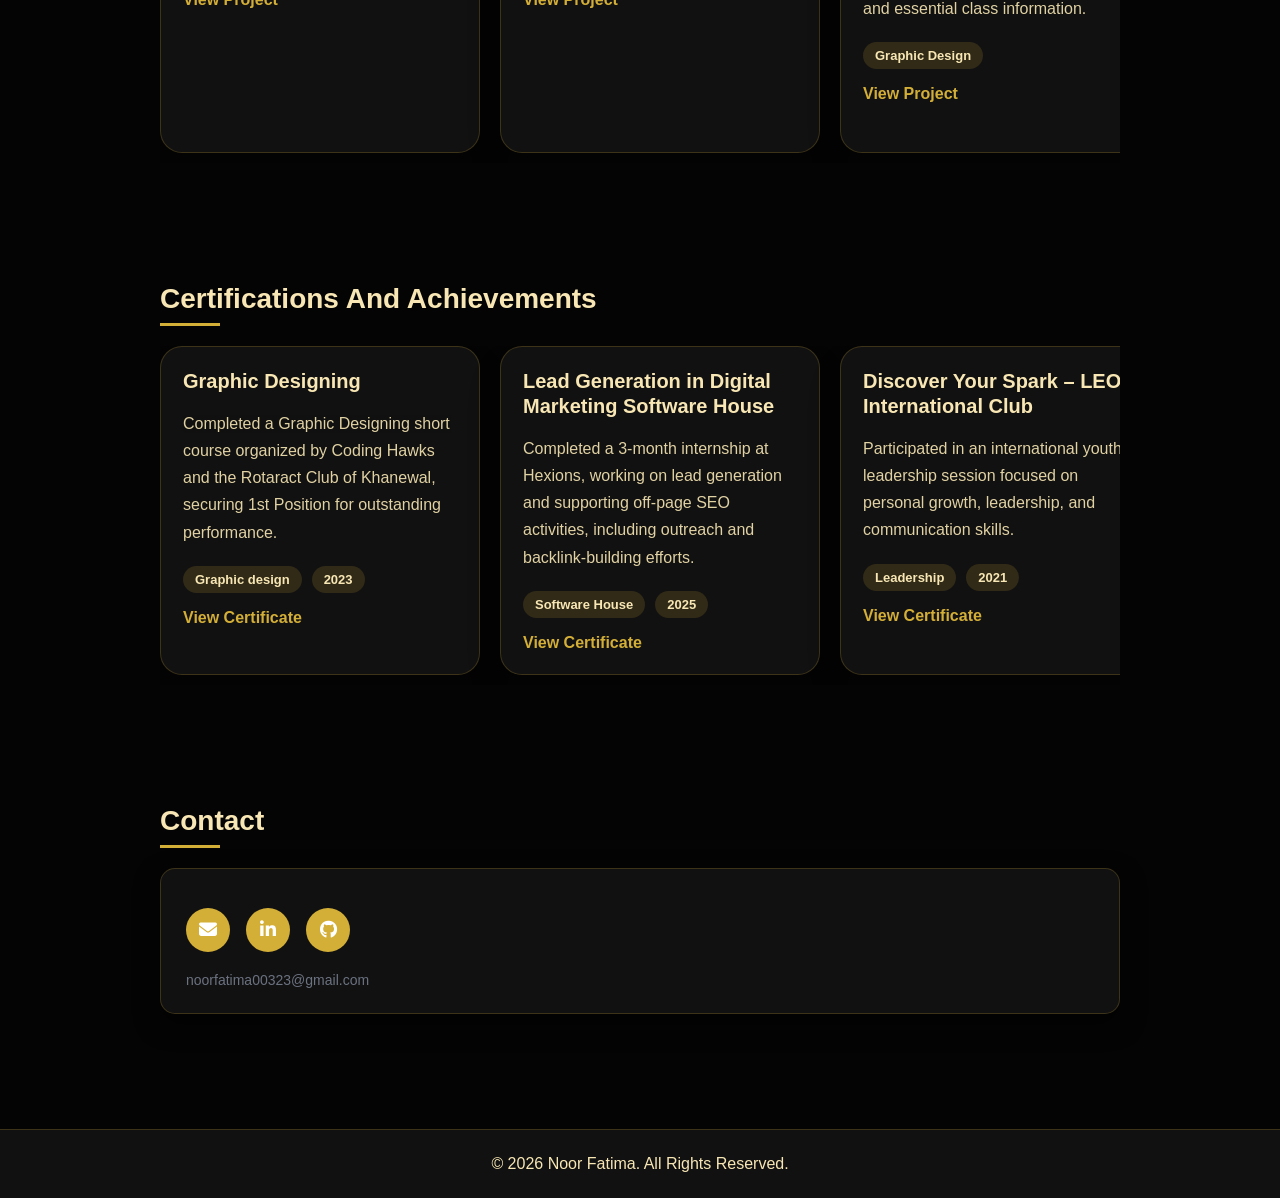
==== commit ffa88cd8: "certifications attachment" ====
--- a/index.html
+++ b/index.html
@@ -549,41 +549,41 @@
   </section>
   
   <section id="certifications">
-    <h2>Certifications</h2>
+    <h2>Certifications And Achievements</h2>
     <div class="projects-wrapper">
       <article class="project-card">
         <div class="project-content">
-          <h3>Fundamentals of Digital Marketing</h3>
-          <p>Google Digital Garage course covering core digital marketing concepts, SEO, and analytics.</p>
-          <div class="project-tags">
-            <span class="project-tag">Google</span>
-            <span class="project-tag">2024</span>
-          </div>
-          <a href="#" class="project-link" target="_blank" rel="noreferrer">View Certificate</a>
-        </div>
-      </article>
-
-      <article class="project-card">
-        <div class="project-content">
-          <h3>Web Design for Everybody</h3>
-          <p>Coursera specialization focused on HTML, CSS, and responsive web design fundamentals.</p>
-          <div class="project-tags">
-            <span class="project-tag">Coursera</span>
+          <h3>Graphic Designing</h3>
+          <p>Completed a Graphic Designing short course organized by Coding Hawks and the Rotaract Club of Khanewal, securing 1st Position for outstanding performance.</p>
+          <div class="project-tags">
+            <span class="project-tag">Graphic design</span>
+            <span class="project-tag">2023</span>
+          </div>
+          <a href="GRD Noor Fatima.png" class="project-link" target="_blank" rel="noreferrer">View Certificate</a>
+        </div>
+      </article>
+
+      <article class="project-card">
+        <div class="project-content">
+          <h3>Lead Generation in Digital Marketing Software House</h3>
+          <p>Completed a 3-month internship at Hexions, working on lead generation and supporting off-page SEO activities, including outreach and backlink-building efforts.</p>
+          <div class="project-tags">
+            <span class="project-tag">Software House</span>
             <span class="project-tag">2025</span>
           </div>
-          <a href="#" class="project-link" target="_blank" rel="noreferrer">View Certificate</a>
-        </div>
-      </article>
-
-      <article class="project-card">
-        <div class="project-content">
-          <h3>JavaScript Essential Training</h3>
-          <p>LinkedIn Learning course covering core JavaScript syntax, DOM manipulation and best practices.</p>
-          <div class="project-tags">
-            <span class="project-tag">LinkedIn</span>
-            <span class="project-tag">2023</span>
-          </div>
-          <a href="#" class="project-link" target="_blank" rel="noreferrer">View Certificate</a>
+          <a href="Preview Letter.pdf" class="project-link" target="_blank" rel="noreferrer">View Certificate</a>
+        </div>
+      </article>
+
+      <article class="project-card">
+        <div class="project-content">
+          <h3>Discover Your Spark – LEOS International Club</h3>
+          <p>Participated in an international youth leadership session focused on personal growth, leadership, and communication skills.</p>
+          <div class="project-tags">
+            <span class="project-tag">Leadership</span>
+            <span class="project-tag">2021</span>
+          </div>
+          <a href="Discover your spark.pdf" class="project-link" target="_blank" rel="noreferrer">View Certificate</a>
         </div>
       </article>
     </div>
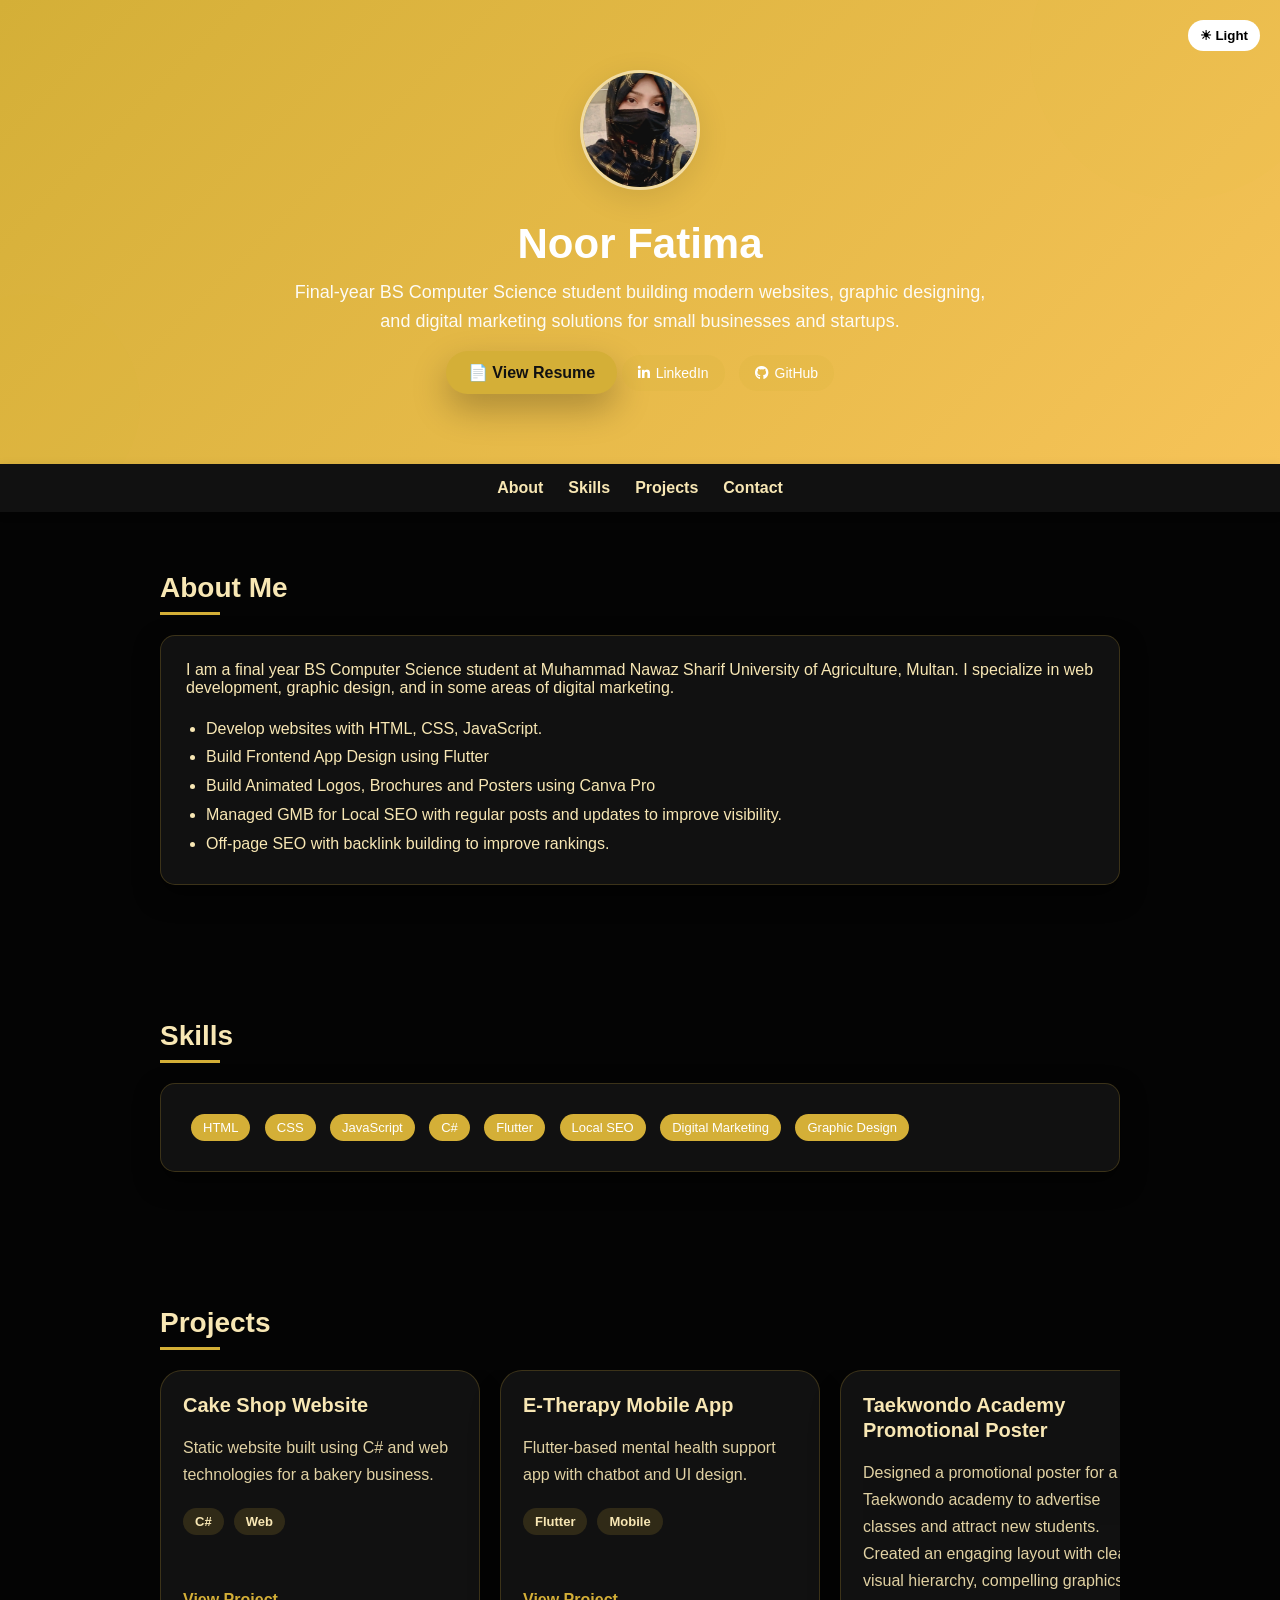
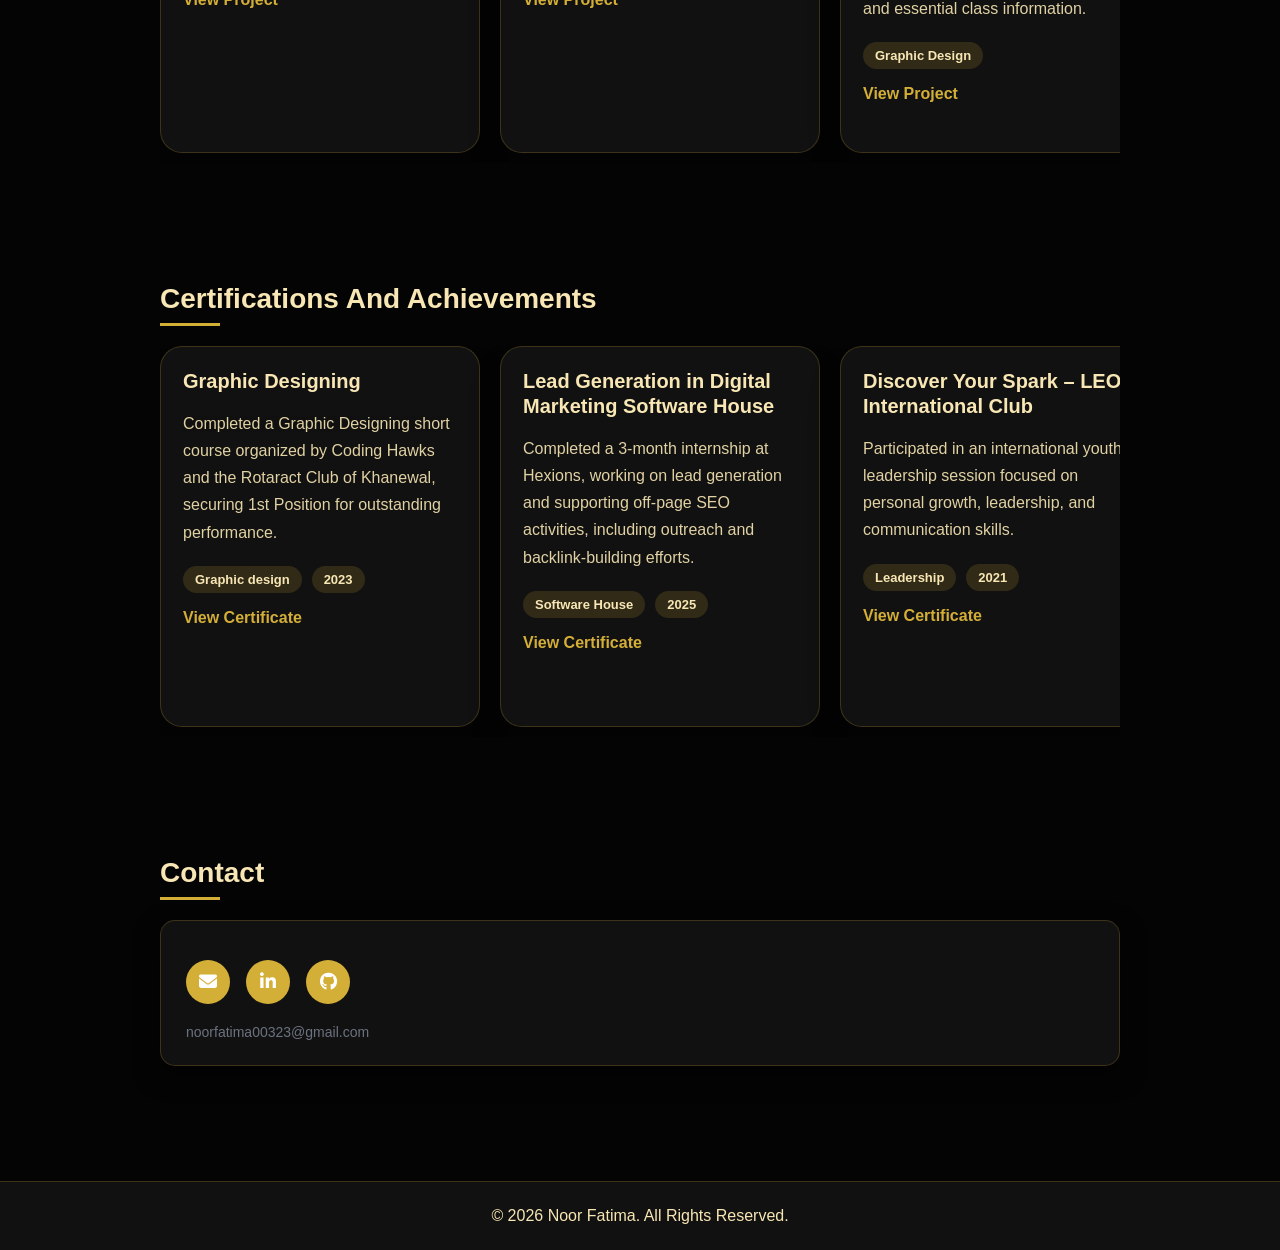
==== commit 6abdba1b: "adding certificate" ====
--- a/index.html
+++ b/index.html
@@ -586,6 +586,18 @@
           <a href="Discover your spark.pdf" class="project-link" target="_blank" rel="noreferrer">View Certificate</a>
         </div>
       </article>
+
+      <article class="project-card">
+        <div class="project-content">
+          <h3>Certificate of Appreciation – Creative Writing Competition #014</h3>
+          <p>Recognized for participation in a creative writing competition addressing hunger, survival, and SDG Zero Hunger. Demonstrated effective research, analytical thinking, and writing skills.</p>
+          <div class="project-tags">
+            <span class="project-tag">Writing</span>
+            <span class="project-tag">2026</span>
+          </div>
+          <a href="essay_certificate.jpg" class="project-link" target="_blank" rel="noreferrer">View Certificate</a>
+        </div>
+      </article>
     </div>
   </section>
 
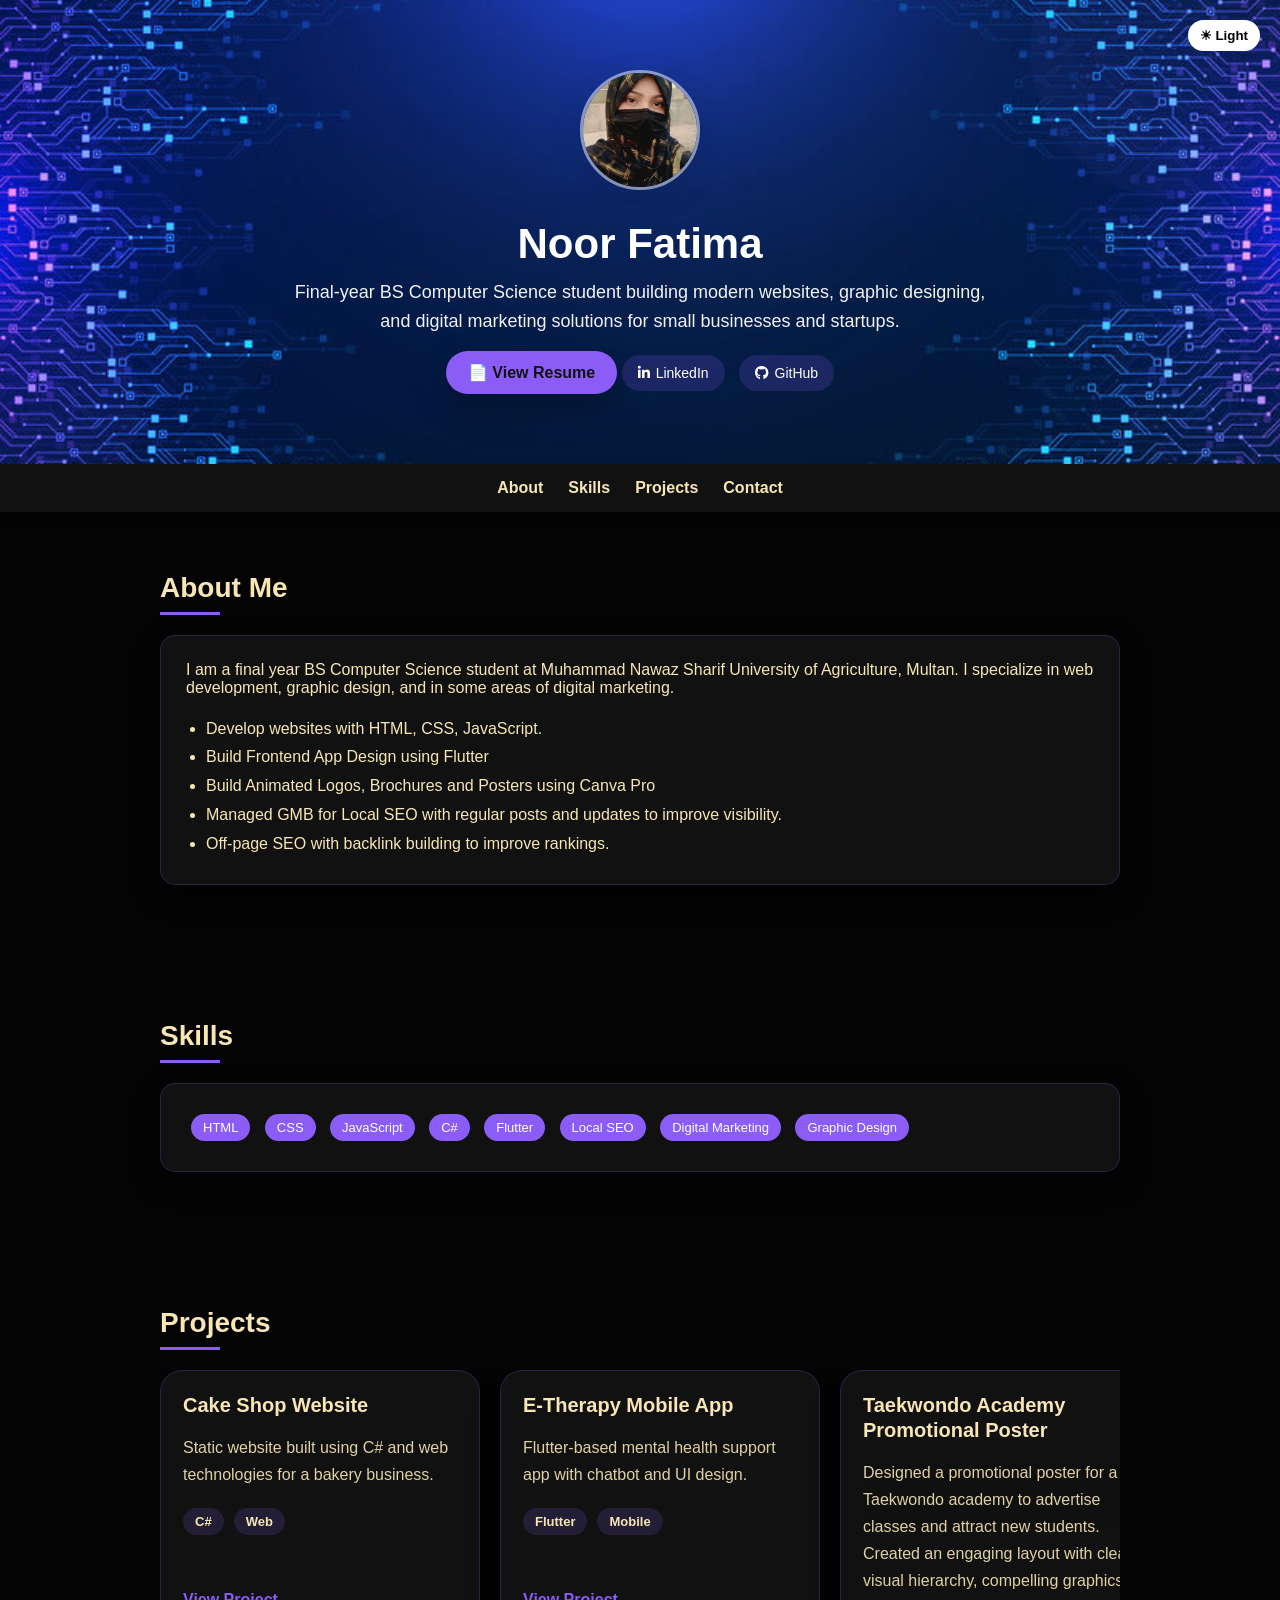
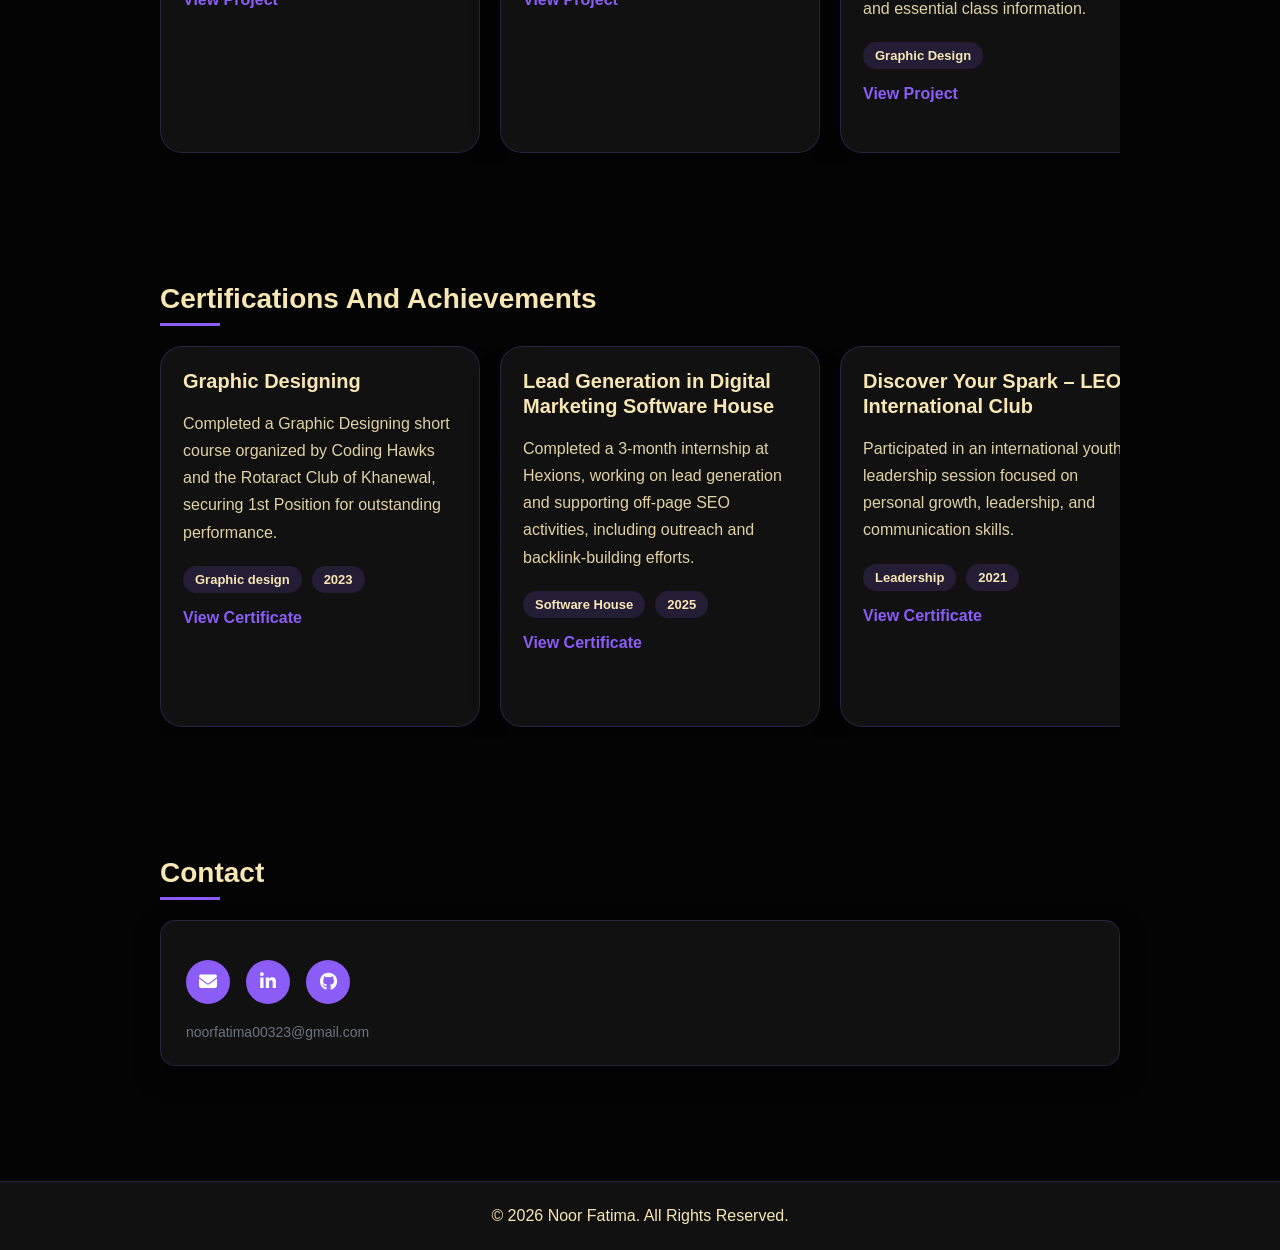
==== commit dd9d1a37: "modified theme" ====
--- a/index.html
+++ b/index.html
@@ -10,9 +10,9 @@
       --bg: #ffffff;
       --text: #111111;
       --card: #ffffff;
-      --primary: #d4af37;
-      --secondary: #f8c626;
-      --border: rgba(212, 175, 55, 0.25);
+      --primary: #8b5cf6;
+      --secondary: #b794f6;
+      --border: rgba(139, 92, 246, 0.25);
       --shadow: rgba(0, 0, 0, 0.08);
     }
 
@@ -20,9 +20,9 @@
       --bg: #040404;
       --text: #f8e7b4;
       --card: #111111;
-      --primary: #d4af37;
-      --secondary: #f6c358;
-      --border: rgba(212, 175, 55, 0.22);
+      --primary: #8b5cf6;
+      --secondary: #b794f6;
+      --border: rgba(139, 92, 246, 0.22);
       --shadow: rgba(0, 0, 0, 0.55);
     }
 
@@ -50,7 +50,9 @@
     }
 
     header {
-      background: linear-gradient(135deg, var(--primary), var(--secondary));
+      background: linear-gradient(135deg, rgba(139,92,246,0.6), rgba(183,148,246,0.35)), url('cs_background.jpg') center/cover no-repeat;
+      background-size: cover;
+      background-blend-mode: overlay;
       color: white;
       padding: 70px 20px;
       text-align: center;
@@ -64,7 +66,7 @@
       border-radius: 50%;
       opacity: 0.12;
       pointer-events: none;
-      background: rgba(212, 175, 55, 0.35);
+      background: rgba(139, 92, 246, 0.35);
     }
 
     .header-decorative:nth-child(1) {
@@ -143,7 +145,7 @@
       margin-top: 15px;
       display: inline-block;
       padding: 12px 22px;
-      background: #d4af37;
+      background: var(--primary);
       color: #111111;
       font-weight: 700;
       border-radius: 30px;
@@ -154,7 +156,7 @@
 
     .resume-btn:hover {
       transform: translateY(-2px);
-      background: #fcd34d;
+      background: var(--secondary);
     }
 
     .header-links {
@@ -168,7 +170,7 @@
     .header-links a {
       color: white;
       text-decoration: none;
-      background: rgba(212, 175, 55, 0.18);
+      background: rgba(139, 92, 246, 0.18);
       padding: 10px 16px;
       border-radius: 999px;
       font-size: 14px;
@@ -179,7 +181,7 @@
     }
 
     .header-links a:hover {
-      background: rgba(212, 175, 55, 0.28);
+      background: rgba(139, 92, 246, 0.28);
       transform: scale(1.05);
     }
 
@@ -359,7 +361,7 @@
       align-items: center;
       padding: 6px 12px;
       border-radius: 999px;
-      background: rgba(212, 175, 55, 0.16);
+      background: rgba(139, 92, 246, 0.16);
       color: var(--text);
       font-size: 13px;
       font-weight: 600;
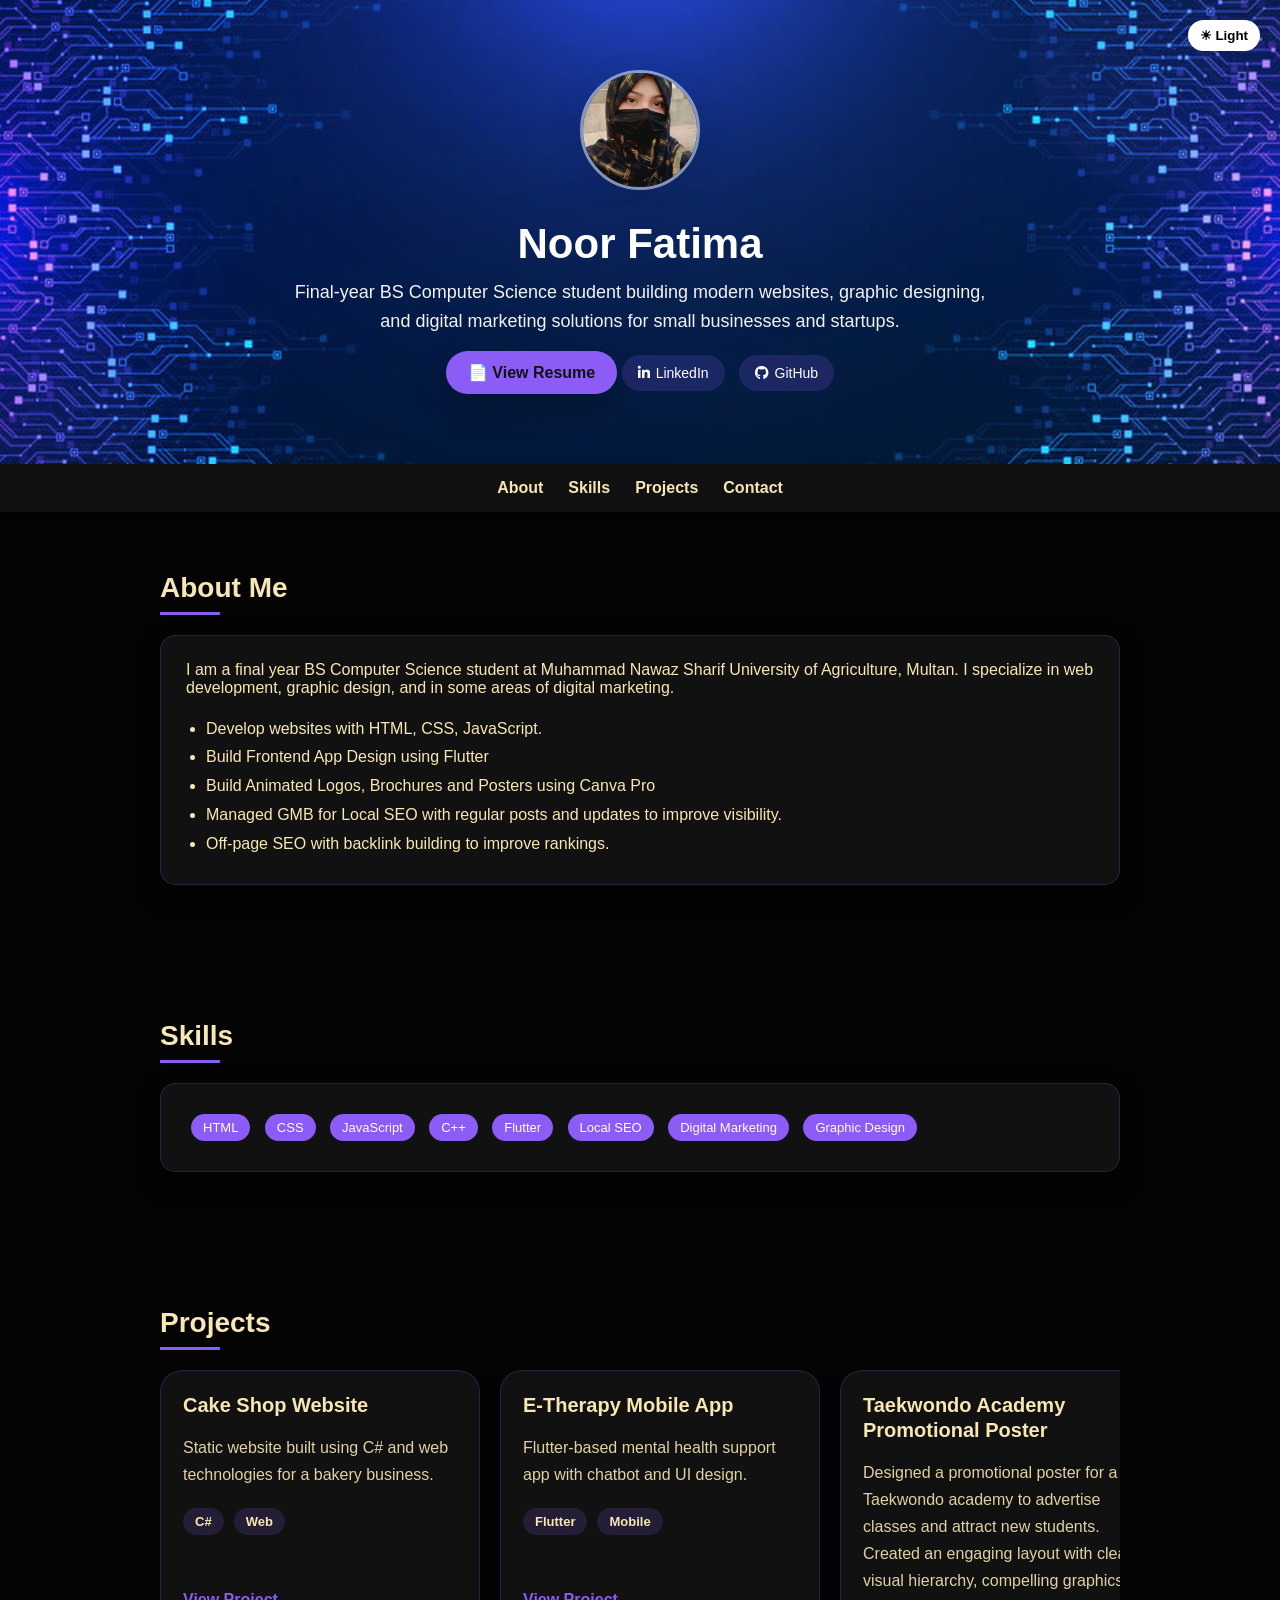
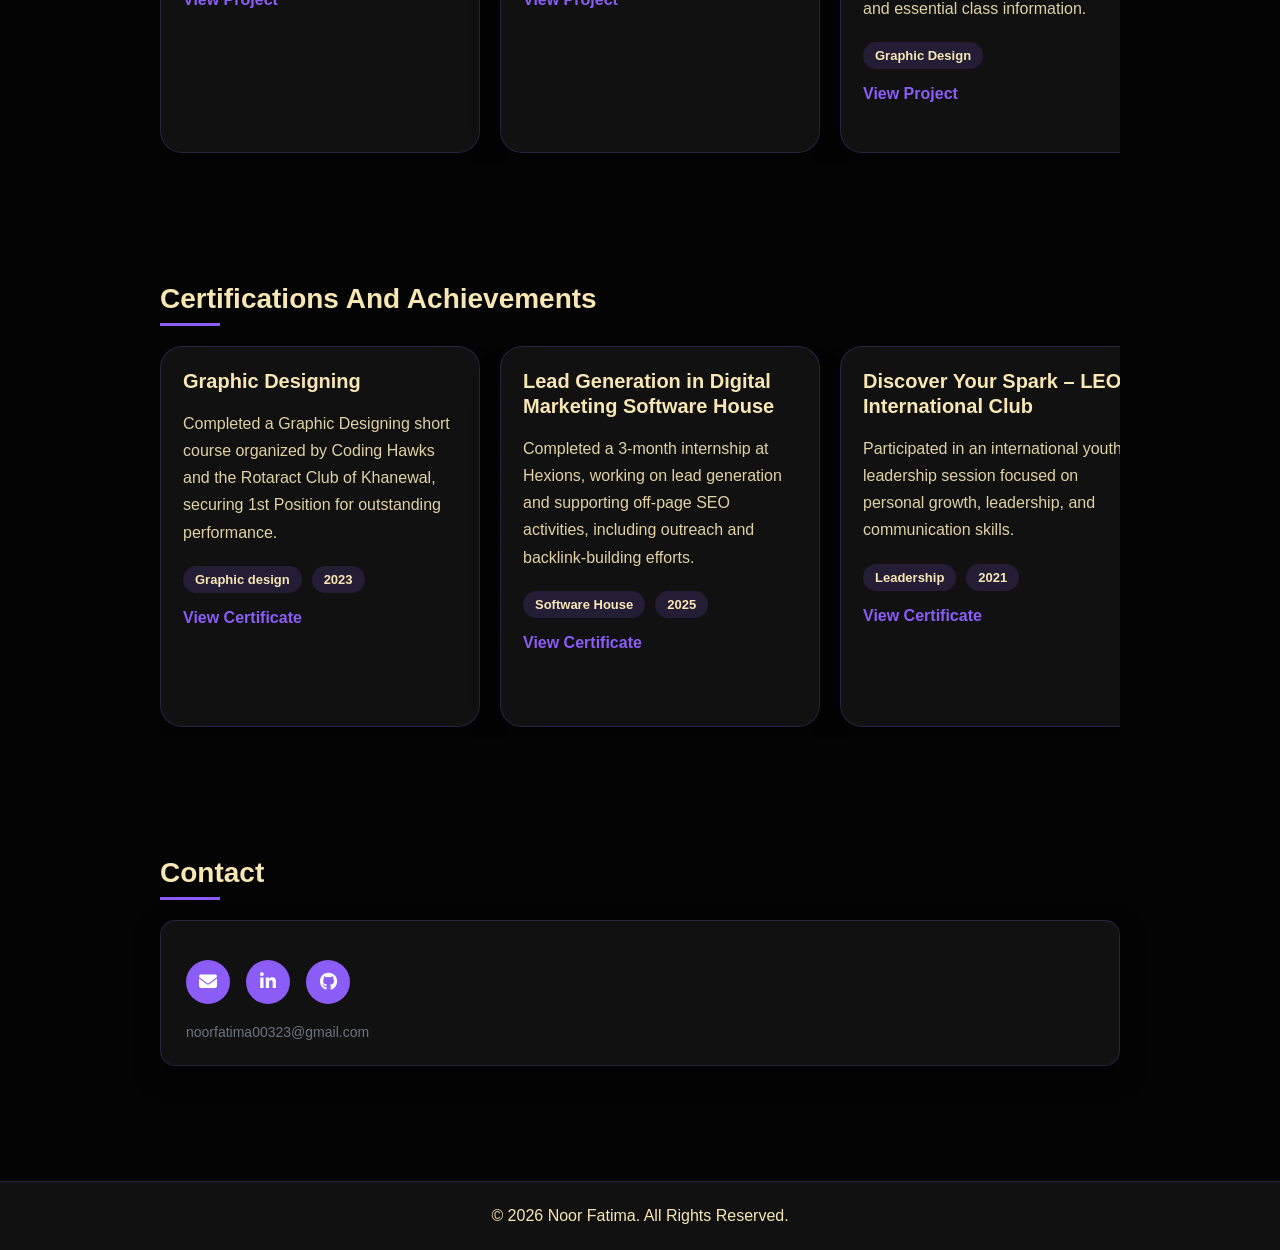
==== commit 6704d452: "split files" ====
--- a/index.html
+++ b/index.html
@@ -5,421 +5,7 @@
   <meta name="viewport" content="width=device-width, initial-scale=1.0" />
   <title>Noor Fatima - Portfolio</title>
   <link rel="stylesheet" href="https://cdnjs.cloudflare.com/ajax/libs/font-awesome/6.4.0/css/all.min.css" />
-  <style>
-    :root {
-      --bg: #ffffff;
-      --text: #111111;
-      --card: #ffffff;
-      --primary: #8b5cf6;
-      --secondary: #b794f6;
-      --border: rgba(139, 92, 246, 0.25);
-      --shadow: rgba(0, 0, 0, 0.08);
-    }
-
-    body.dark {
-      --bg: #040404;
-      --text: #f8e7b4;
-      --card: #111111;
-      --primary: #8b5cf6;
-      --secondary: #b794f6;
-      --border: rgba(139, 92, 246, 0.22);
-      --shadow: rgba(0, 0, 0, 0.55);
-    }
-
-    * {
-      margin: 0;
-      padding: 0;
-      box-sizing: border-box;
-      font-family: "Segoe UI", sans-serif;
-      scroll-behavior: smooth;
-    }
-
-    body {
-      background: var(--bg);
-      color: var(--text);
-      transition: 0.3s ease;
-    }
-
-    a {
-      color: var(--primary);
-      text-decoration: none;
-    }
-
-    a:hover {
-      text-decoration: underline;
-    }
-
-    header {
-      background: linear-gradient(135deg, rgba(139,92,246,0.6), rgba(183,148,246,0.35)), url('cs_background.jpg') center/cover no-repeat;
-      background-size: cover;
-      background-blend-mode: overlay;
-      color: white;
-      padding: 70px 20px;
-      text-align: center;
-      position: relative;
-      animation: fadeDown 1s ease;
-      overflow: hidden;
-    }
-
-    .header-decorative {
-      position: absolute;
-      border-radius: 50%;
-      opacity: 0.12;
-      pointer-events: none;
-      background: rgba(139, 92, 246, 0.35);
-    }
-
-    .header-decorative:nth-child(1) {
-      width: 300px;
-      height: 300px;
-      top: -100px;
-      right: -50px;
-      animation: float 6s ease-in-out infinite;
-    }
-
-    .header-decorative:nth-child(2) {
-      width: 220px;
-      height: 220px;
-      bottom: -50px;
-      left: -80px;
-      animation: float 8s ease-in-out infinite reverse;
-    }
-
-    @keyframes float {
-      0%, 100% { transform: translateY(0px); }
-      50% { transform: translateY(20px); }
-    }
-
-    .header-content {
-      position: relative;
-      z-index: 2;
-    }
-
-    .avatar {
-      width: 120px;
-      height: 120px;
-      margin: 0 auto 30px;
-      border: 3px solid rgba(255,255,255,0.5);
-      border-radius: 50%;
-      display: flex;
-      align-items: center;
-      justify-content: center;
-      animation: scaleIn 0.8s ease;
-      box-shadow: 0 8px 32px rgba(0,0,0,0.1);
-      overflow: hidden;
-    }
-
-    .avatar img {
-      width: 100%;
-      height: 100%;
-      object-fit: cover;
-    }
-
-    @keyframes scaleIn {
-      from {
-        transform: scale(0.8);
-        opacity: 0;
-      }
-      to {
-        transform: scale(1);
-        opacity: 1;
-      }
-    }
-
-    header h1 {
-      font-size: 42px;
-      animation: fadeIn 1.5s ease;
-    }
-
-    header p {
-      margin-top: 10px;
-      font-size: 18px;
-      opacity: 0.95;
-      max-width: 700px;
-      margin-left: auto;
-      margin-right: auto;
-      line-height: 1.6;
-    }
-
-    .resume-btn {
-      margin-top: 15px;
-      display: inline-block;
-      padding: 12px 22px;
-      background: var(--primary);
-      color: #111111;
-      font-weight: 700;
-      border-radius: 30px;
-      text-decoration: none;
-      transition: 0.25s ease;
-      box-shadow: 0 15px 35px rgba(0, 0, 0, 0.25);
-    }
-
-    .resume-btn:hover {
-      transform: translateY(-2px);
-      background: var(--secondary);
-    }
-
-    .header-links {
-      margin-top: 18px;
-      display: inline-flex;
-      gap: 14px;
-      flex-wrap: wrap;
-      justify-content: center;
-    }
-
-    .header-links a {
-      color: white;
-      text-decoration: none;
-      background: rgba(139, 92, 246, 0.18);
-      padding: 10px 16px;
-      border-radius: 999px;
-      font-size: 14px;
-      transition: background 0.25s ease, transform 0.2s ease;
-      display: inline-flex;
-      align-items: center;
-      gap: 6px;
-    }
-
-    .header-links a:hover {
-      background: rgba(139, 92, 246, 0.28);
-      transform: scale(1.05);
-    }
-
-    .social-links {
-      display: inline-flex;
-      gap: 16px;
-      margin-top: 14px;
-    }
-
-    .social-links a {
-      display: inline-flex;
-      align-items: center;
-      justify-content: center;
-      width: 44px;
-      height: 44px;
-      background: var(--primary);
-      color: white;
-      border-radius: 50%;
-      transition: transform 0.2s ease, background 0.2s ease;
-    }
-
-    .social-links a:hover {
-      transform: translateY(-3px);
-      background: var(--secondary);
-      text-decoration: none;
-    }
-
-    .social-links a i {
-      font-size: 18px;
-    }
-
-    nav {
-      background: var(--card);
-      display: flex;
-      justify-content: center;
-      gap: 25px;
-      padding: 15px;
-      position: sticky;
-      top: 0;
-      box-shadow: 0 2px 10px rgba(0,0,0,0.1);
-      z-index: 1000;
-    }
-
-    nav a {
-      text-decoration: none;
-      color: var(--text);
-      font-weight: bold;
-      transition: 0.3s;
-    }
-
-    nav a:hover {
-      color: var(--primary);
-    }
-
-    .toggle-btn {
-      position: absolute;
-      right: 20px;
-      top: 20px;
-      background: white;
-      border: none;
-      padding: 8px 12px;
-      border-radius: 20px;
-      cursor: pointer;
-      font-weight: bold;
-    }
-
-    section {
-      padding: 60px 20px;
-      max-width: 1000px;
-      margin: auto;
-      animation: fadeUp 1s ease;
-    }
-
-    h2 {
-      margin-bottom: 20px;
-      font-size: 28px;
-      position: relative;
-    }
-
-    h2::after {
-      content: "";
-      width: 60px;
-      height: 3px;
-      background: var(--primary);
-      display: block;
-      margin-top: 8px;
-    }
-
-    .card {
-      background: var(--card);
-      padding: 25px;
-      margin: 15px 0;
-      border-radius: 15px;
-      border: 1px solid var(--border);
-      box-shadow: 0 10px 25px var(--shadow);
-      transition: transform 0.3s ease, border-color 0.3s ease;
-    }
-
-    .card:hover {
-      transform: translateY(-5px);
-      border-color: var(--primary);
-    }
-
-    .card ul {
-      margin-top: 18px;
-      padding-left: 20px;
-      color: var(--text);
-      line-height: 1.8;
-    }
-
-    .projects-wrapper {
-      display: flex;
-      gap: 20px;
-      overflow-x: auto;
-      padding-bottom: 10px;
-      scroll-snap-type: x mandatory;
-      -webkit-overflow-scrolling: touch;
-    }
-
-    .projects-wrapper::-webkit-scrollbar {
-      height: 10px;
-    }
-
-    .projects-wrapper::-webkit-scrollbar-thumb {
-      background: var(--border);
-      border-radius: 999px;
-    }
-
-    .project-card {
-      min-width: 280px;
-      max-width: 320px;
-      flex: 0 0 auto;
-      background: var(--card);
-      border: 1px solid var(--border);
-      border-radius: 22px;
-      box-shadow: 0 20px 40px rgba(0, 0, 0, 0.08);
-      overflow: hidden;
-      scroll-snap-align: start;
-      transition: transform 0.3s ease, border-color 0.3s ease;
-    }
-
-    .project-card:hover {
-      transform: translateY(-5px);
-      border-color: var(--primary);
-    }
-
-    .project-content {
-      padding: 22px;
-      display: flex;
-      flex-direction: column;
-      min-height: 260px;
-      gap: 16px;
-    }
-
-    .project-content h3 {
-      margin: 0;
-      font-size: 20px;
-      line-height: 1.25;
-    }
-
-    .project-content p {
-      margin: 0;
-      line-height: 1.7;
-      color: var(--text);
-      opacity: 0.9;
-    }
-
-    .project-tags {
-      display: flex;
-      flex-wrap: wrap;
-      gap: 10px;
-      margin-top: 4px;
-    }
-
-    .project-tag {
-      display: inline-flex;
-      align-items: center;
-      padding: 6px 12px;
-      border-radius: 999px;
-      background: rgba(139, 92, 246, 0.16);
-      color: var(--text);
-      font-size: 13px;
-      font-weight: 600;
-    }
-
-    .project-link {
-      display: inline-flex;
-      align-items: center;
-      gap: 8px;
-      color: var(--primary);
-      font-weight: 700;
-      text-decoration: none;
-      margin-top: auto;
-    }
-
-    .project-link:hover {
-      text-decoration: underline;
-    }
-
-    .skills span {
-      display: inline-block;
-      background: var(--primary);
-      color: white;
-      padding: 6px 12px;
-      margin: 5px;
-      border-radius: 20px;
-      font-size: 13px;
-      transition: 0.3s;
-    }
-
-    .skills span:hover {
-      transform: scale(1.1);
-    }
-
-    footer {
-      text-align: center;
-      padding: 25px;
-      background: var(--card);
-      color: var(--text);
-      border-top: 1px solid var(--border);
-      margin-top: 40px;
-    }
-
-    @keyframes fadeIn {
-      from {opacity: 0; transform: translateY(-20px);}
-      to {opacity: 1; transform: translateY(0);}
-    }
-
-    @keyframes fadeUp {
-      from {opacity: 0; transform: translateY(40px);}
-      to {opacity: 1; transform: translateY(0);}
-    }
-
-    @keyframes fadeDown {
-      from {opacity: 0; transform: translateY(-40px);}
-      to {opacity: 1; transform: translateY(0);}
-    }
-  </style>
+  <link rel="stylesheet" href="style.css" />
 </head>
 <body class="dark">
 
@@ -469,7 +55,7 @@
       <span>HTML</span>
       <span>CSS</span>
       <span>JavaScript</span>
-      <span>C#</span>
+      <span>C++</span>
       <span>Flutter</span>
       <span>Local SEO</span>
       <span>Digital Marketing</span>
@@ -619,34 +205,6 @@
     <p>© 2026 Noor Fatima. All Rights Reserved.</p>
   </footer>
 
-  <script>
-    function toggleDark() {
-      document.body.classList.toggle("dark");
-      const btn = document.querySelector(".toggle-btn");
-      if (document.body.classList.contains("dark")) {
-        btn.textContent = "☀ Light";
-      } else {
-        btn.textContent = "🌙 Dark";
-      }
-    }
-
-    const sections = document.querySelectorAll("section");
-    const observer = new IntersectionObserver(entries => {
-      entries.forEach(entry => {
-        if (entry.isIntersecting) {
-          entry.target.style.opacity = 1;
-          entry.target.style.transform = "translateY(0)";
-        }
-      });
-    }, { threshold: 0.1 });
-
-    sections.forEach(sec => {
-      sec.style.opacity = 0;
-      sec.style.transform = "translateY(40px)";
-      sec.style.transition = "0.6s ease";
-      observer.observe(sec);
-    });
-  </script>
-
+  <script src="script.js"></script>
 </body>
 </html>
--- a/style.css
+++ b/style.css
@@ -0,0 +1,413 @@
+:root {
+  --bg: #ffffff;
+  --text: #111111;
+  --card: #ffffff;
+  --primary: #8b5cf6;
+  --secondary: #b794f6;
+  --border: rgba(139, 92, 246, 0.25);
+  --shadow: rgba(0, 0, 0, 0.08);
+}
+
+body.dark {
+  --bg: #040404;
+  --text: #f8e7b4;
+  --card: #111111;
+  --primary: #8b5cf6;
+  --secondary: #b794f6;
+  --border: rgba(139, 92, 246, 0.22);
+  --shadow: rgba(0, 0, 0, 0.55);
+}
+
+* {
+  margin: 0;
+  padding: 0;
+  box-sizing: border-box;
+  font-family: "Segoe UI", sans-serif;
+  scroll-behavior: smooth;
+}
+
+body {
+  background: var(--bg);
+  color: var(--text);
+  transition: 0.3s ease;
+}
+
+a {
+  color: var(--primary);
+  text-decoration: none;
+}
+
+a:hover {
+  text-decoration: underline;
+}
+
+header {
+  background: linear-gradient(135deg, rgba(139,92,246,0.6), rgba(183,148,246,0.35)), url('cs_background.jpg') center/cover no-repeat;
+  background-size: cover;
+  background-blend-mode: overlay;
+  color: white;
+  padding: 70px 20px;
+  text-align: center;
+  position: relative;
+  animation: fadeDown 1s ease;
+  overflow: hidden;
+}
+
+.header-decorative {
+  position: absolute;
+  border-radius: 50%;
+  opacity: 0.12;
+  pointer-events: none;
+  background: rgba(139, 92, 246, 0.35);
+}
+
+.header-decorative:nth-child(1) {
+  width: 300px;
+  height: 300px;
+  top: -100px;
+  right: -50px;
+  animation: float 6s ease-in-out infinite;
+}
+
+.header-decorative:nth-child(2) {
+  width: 220px;
+  height: 220px;
+  bottom: -50px;
+  left: -80px;
+  animation: float 8s ease-in-out infinite reverse;
+}
+
+@keyframes float {
+  0%, 100% { transform: translateY(0px); }
+  50% { transform: translateY(20px); }
+}
+
+.header-content {
+  position: relative;
+  z-index: 2;
+}
+
+.avatar {
+  width: 120px;
+  height: 120px;
+  margin: 0 auto 30px;
+  border: 3px solid rgba(255,255,255,0.5);
+  border-radius: 50%;
+  display: flex;
+  align-items: center;
+  justify-content: center;
+  animation: scaleIn 0.8s ease;
+  box-shadow: 0 8px 32px rgba(0,0,0,0.1);
+  overflow: hidden;
+}
+
+.avatar img {
+  width: 100%;
+  height: 100%;
+  object-fit: cover;
+}
+
+@keyframes scaleIn {
+  from {
+    transform: scale(0.8);
+    opacity: 0;
+  }
+  to {
+    transform: scale(1);
+    opacity: 1;
+  }
+}
+
+header h1 {
+  font-size: 42px;
+  animation: fadeIn 1.5s ease;
+}
+
+header p {
+  margin-top: 10px;
+  font-size: 18px;
+  opacity: 0.95;
+  max-width: 700px;
+  margin-left: auto;
+  margin-right: auto;
+  line-height: 1.6;
+}
+
+.resume-btn {
+  margin-top: 15px;
+  display: inline-block;
+  padding: 12px 22px;
+  background: var(--primary);
+  color: #111111;
+  font-weight: 700;
+  border-radius: 30px;
+  text-decoration: none;
+  transition: 0.25s ease;
+  box-shadow: 0 15px 35px rgba(0, 0, 0, 0.25);
+}
+
+.resume-btn:hover {
+  transform: translateY(-2px);
+  background: var(--secondary);
+}
+
+.header-links {
+  margin-top: 18px;
+  display: inline-flex;
+  gap: 14px;
+  flex-wrap: wrap;
+  justify-content: center;
+}
+
+.header-links a {
+  color: white;
+  text-decoration: none;
+  background: rgba(139, 92, 246, 0.18);
+  padding: 10px 16px;
+  border-radius: 999px;
+  font-size: 14px;
+  transition: background 0.25s ease, transform 0.2s ease;
+  display: inline-flex;
+  align-items: center;
+  gap: 6px;
+}
+
+.header-links a:hover {
+  background: rgba(139, 92, 246, 0.28);
+  transform: scale(1.05);
+}
+
+.social-links {
+  display: inline-flex;
+  gap: 16px;
+  margin-top: 14px;
+}
+
+.social-links a {
+  display: inline-flex;
+  align-items: center;
+  justify-content: center;
+  width: 44px;
+  height: 44px;
+  background: var(--primary);
+  color: white;
+  border-radius: 50%;
+  transition: transform 0.2s ease, background 0.2s ease;
+}
+
+.social-links a:hover {
+  transform: translateY(-3px);
+  background: var(--secondary);
+  text-decoration: none;
+}
+
+.social-links a i {
+  font-size: 18px;
+}
+
+nav {
+  background: var(--card);
+  display: flex;
+  justify-content: center;
+  gap: 25px;
+  padding: 15px;
+  position: sticky;
+  top: 0;
+  box-shadow: 0 2px 10px rgba(0,0,0,0.1);
+  z-index: 1000;
+}
+
+nav a {
+  text-decoration: none;
+  color: var(--text);
+  font-weight: bold;
+  transition: 0.3s;
+}
+
+nav a:hover {
+  color: var(--primary);
+}
+
+.toggle-btn {
+  position: absolute;
+  right: 20px;
+  top: 20px;
+  background: white;
+  border: none;
+  padding: 8px 12px;
+  border-radius: 20px;
+  cursor: pointer;
+  font-weight: bold;
+}
+
+section {
+  padding: 60px 20px;
+  max-width: 1000px;
+  margin: auto;
+  animation: fadeUp 1s ease;
+}
+
+h2 {
+  margin-bottom: 20px;
+  font-size: 28px;
+  position: relative;
+}
+
+h2::after {
+  content: "";
+  width: 60px;
+  height: 3px;
+  background: var(--primary);
+  display: block;
+  margin-top: 8px;
+}
+
+.card {
+  background: var(--card);
+  padding: 25px;
+  margin: 15px 0;
+  border-radius: 15px;
+  border: 1px solid var(--border);
+  box-shadow: 0 10px 25px var(--shadow);
+  transition: transform 0.3s ease, border-color 0.3s ease;
+}
+
+.card:hover {
+  transform: translateY(-5px);
+  border-color: var(--primary);
+}
+
+.card ul {
+  margin-top: 18px;
+  padding-left: 20px;
+  color: var(--text);
+  line-height: 1.8;
+}
+
+.projects-wrapper {
+  display: flex;
+  gap: 20px;
+  overflow-x: auto;
+  padding-bottom: 10px;
+  scroll-snap-type: x mandatory;
+  -webkit-overflow-scrolling: touch;
+}
+
+.projects-wrapper::-webkit-scrollbar {
+  height: 10px;
+}
+
+.projects-wrapper::-webkit-scrollbar-thumb {
+  background: var(--border);
+  border-radius: 999px;
+}
+
+.project-card {
+  min-width: 280px;
+  max-width: 320px;
+  flex: 0 0 auto;
+  background: var(--card);
+  border: 1px solid var(--border);
+  border-radius: 22px;
+  box-shadow: 0 20px 40px rgba(0, 0, 0, 0.08);
+  overflow: hidden;
+  scroll-snap-align: start;
+  transition: transform 0.3s ease, border-color 0.3s ease;
+}
+
+.project-card:hover {
+  transform: translateY(-5px);
+  border-color: var(--primary);
+}
+
+.project-content {
+  padding: 22px;
+  display: flex;
+  flex-direction: column;
+  min-height: 260px;
+  gap: 16px;
+}
+
+.project-content h3 {
+  margin: 0;
+  font-size: 20px;
+  line-height: 1.25;
+}
+
+.project-content p {
+  margin: 0;
+  line-height: 1.7;
+  color: var(--text);
+  opacity: 0.9;
+}
+
+.project-tags {
+  display: flex;
+  flex-wrap: wrap;
+  gap: 10px;
+  margin-top: 4px;
+}
+
+.project-tag {
+  display: inline-flex;
+  align-items: center;
+  padding: 6px 12px;
+  border-radius: 999px;
+  background: rgba(139, 92, 246, 0.16);
+  color: var(--text);
+  font-size: 13px;
+  font-weight: 600;
+}
+
+.project-link {
+  display: inline-flex;
+  align-items: center;
+  gap: 8px;
+  color: var(--primary);
+  font-weight: 700;
+  text-decoration: none;
+  margin-top: auto;
+}
+
+.project-link:hover {
+  text-decoration: underline;
+}
+
+.skills span {
+  display: inline-block;
+  background: var(--primary);
+  color: white;
+  padding: 6px 12px;
+  margin: 5px;
+  border-radius: 20px;
+  font-size: 13px;
+  transition: 0.3s;
+}
+
+.skills span:hover {
+  transform: scale(1.1);
+}
+
+footer {
+  text-align: center;
+  padding: 25px;
+  background: var(--card);
+  color: var(--text);
+  border-top: 1px solid var(--border);
+  margin-top: 40px;
+}
+
+@keyframes fadeIn {
+  from {opacity: 0; transform: translateY(-20px);}
+  to {opacity: 1; transform: translateY(0);}
+}
+
+@keyframes fadeUp {
+  from {opacity: 0; transform: translateY(40px);}
+  to {opacity: 1; transform: translateY(0);}
+}
+
+@keyframes fadeDown {
+  from {opacity: 0; transform: translateY(-40px);}
+  to {opacity: 1; transform: translateY(0);}
+}
